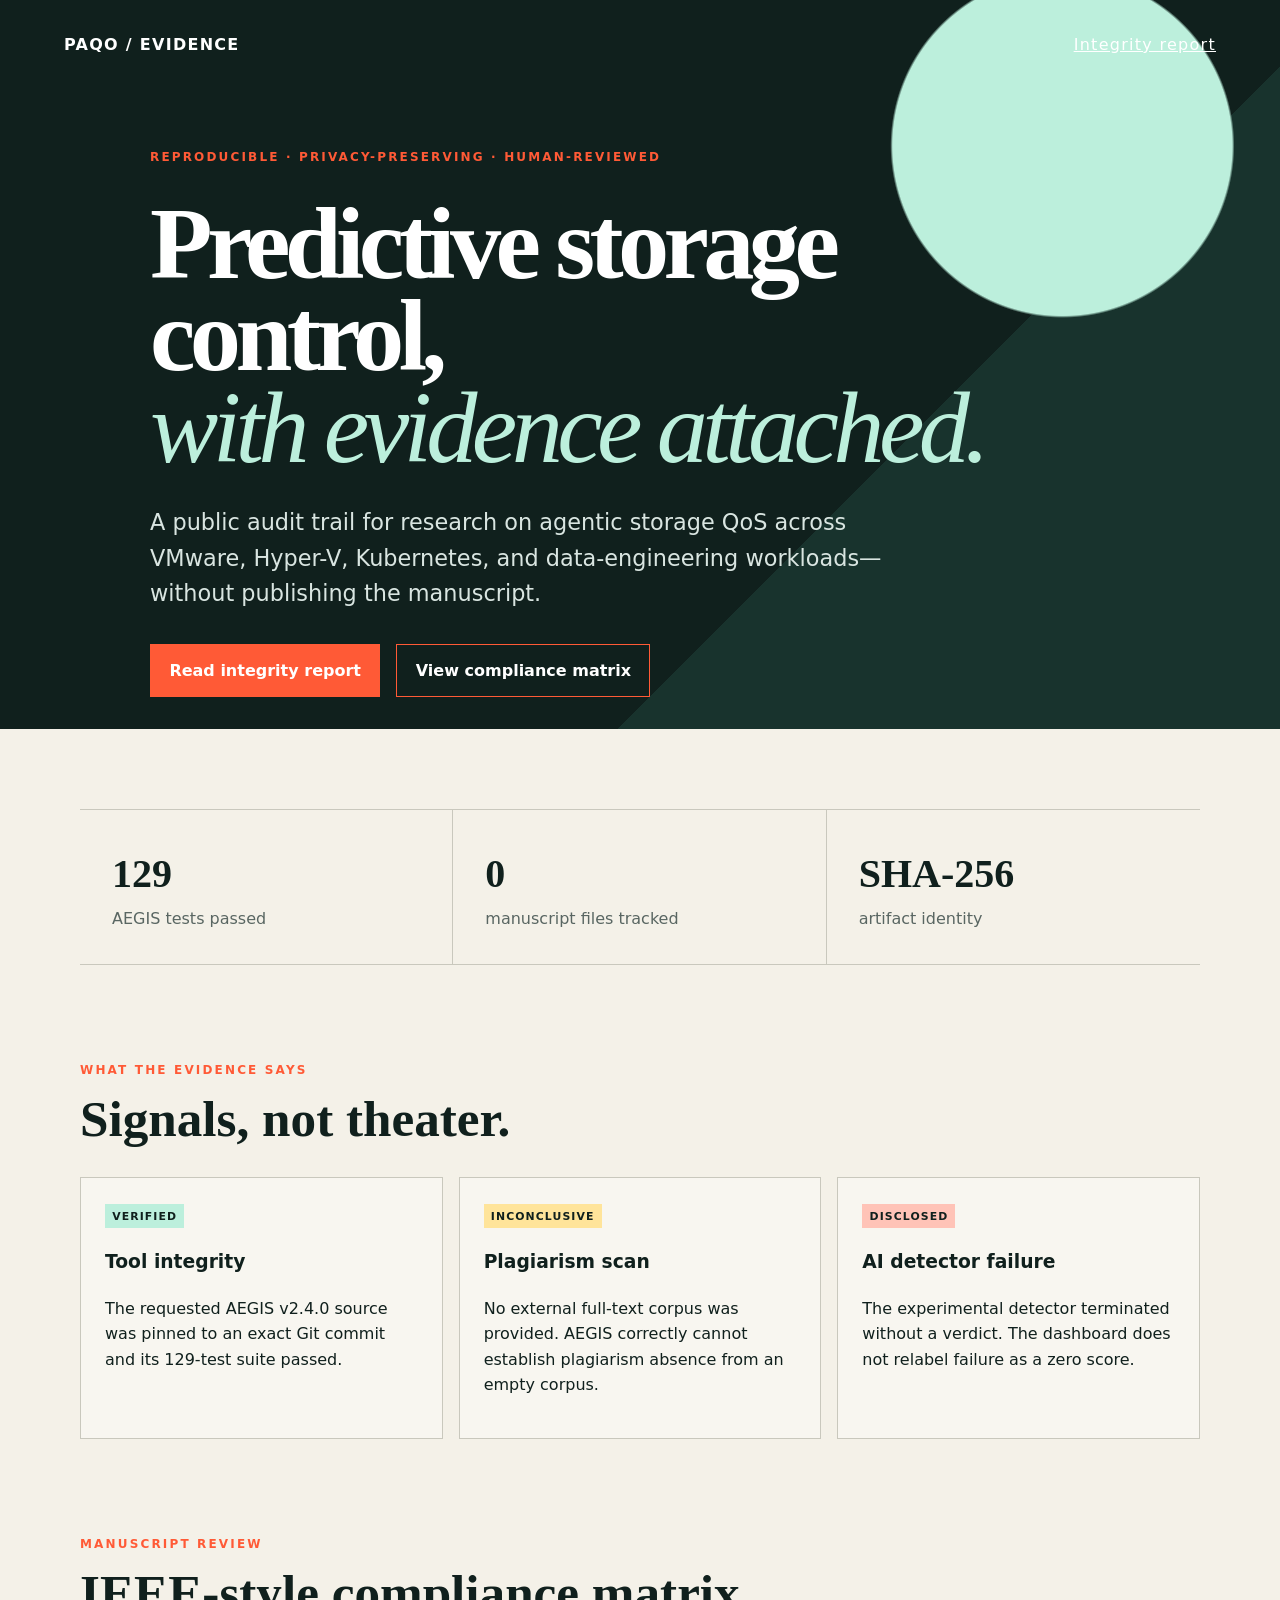
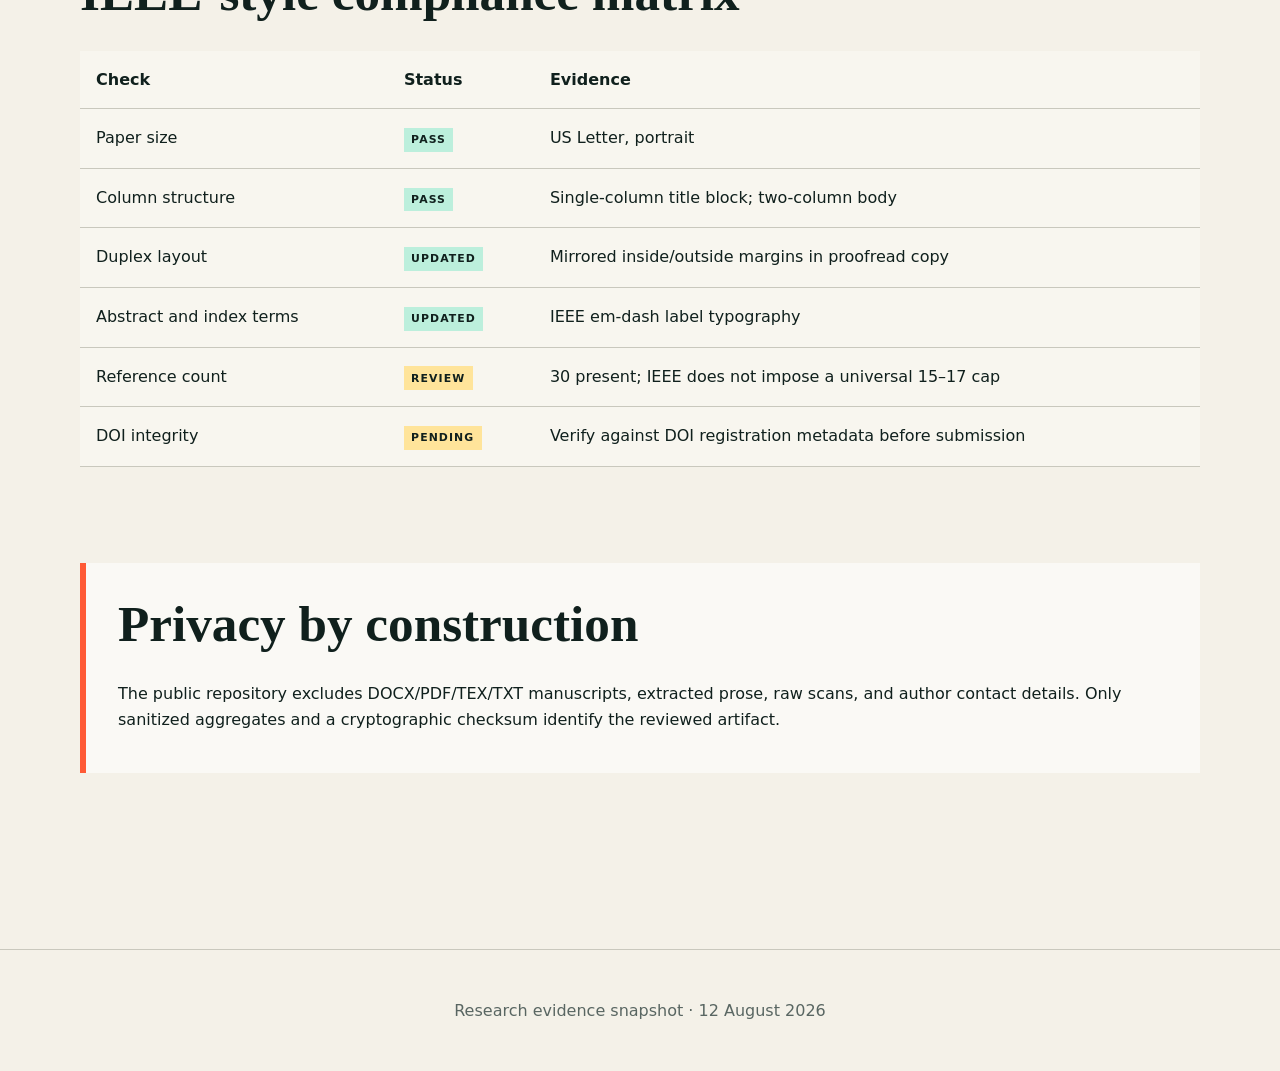
==== docs/index.html @ 7710f54d "Publish research integrity evidence" ====
<!doctype html>
<html lang="en"><head><meta charset="utf-8"><meta name="viewport" content="width=device-width,initial-scale=1">
<meta name="description" content="Sanitized research-integrity evidence for predictive storage QoS research.">
<title>Agentic Storage QoS | Evidence</title><link rel="stylesheet" href="assets/style.css"></head>
<body><header class="hero"><nav><strong>PAQO / EVIDENCE</strong><a href="../reports/aegis-integrity-report.html">Integrity report</a></nav>
<div class="hero-copy"><p class="eyebrow">REPRODUCIBLE · PRIVACY-PRESERVING · HUMAN-REVIEWED</p>
<h1>Predictive storage control,<br><em>with evidence attached.</em></h1>
<p class="lede">A public audit trail for research on agentic storage QoS across VMware, Hyper-V, Kubernetes, and data-engineering workloads—without publishing the manuscript.</p>
<div class="actions"><a class="button" href="../reports/aegis-integrity-report.html">Read integrity report</a><a class="ghost" href="#compliance">View compliance matrix</a></div></div></header>
<main class="shell"><section class="stats"><div><b>129</b><span>AEGIS tests passed</span></div><div><b>0</b><span>manuscript files tracked</span></div><div><b>SHA-256</b><span>artifact identity</span></div></section>
<section><p class="eyebrow">WHAT THE EVIDENCE SAYS</p><h2>Signals, not theater.</h2><div class="grid">
<article><span class="tag good">VERIFIED</span><h3>Tool integrity</h3><p>The requested AEGIS v2.4.0 source was pinned to an exact Git commit and its 129-test suite passed.</p></article>
<article><span class="tag warn">INCONCLUSIVE</span><h3>Plagiarism scan</h3><p>No external full-text corpus was provided. AEGIS correctly cannot establish plagiarism absence from an empty corpus.</p></article>
<article><span class="tag bad">DISCLOSED</span><h3>AI detector failure</h3><p>The experimental detector terminated without a verdict. The dashboard does not relabel failure as a zero score.</p></article></div></section>
<section id="compliance"><p class="eyebrow">MANUSCRIPT REVIEW</p><h2>IEEE-style compliance matrix</h2><table>
<tr><th>Check</th><th>Status</th><th>Evidence</th></tr>
<tr><td>Paper size</td><td><span class="tag good">PASS</span></td><td>US Letter, portrait</td></tr>
<tr><td>Column structure</td><td><span class="tag good">PASS</span></td><td>Single-column title block; two-column body</td></tr>
<tr><td>Duplex layout</td><td><span class="tag good">UPDATED</span></td><td>Mirrored inside/outside margins in proofread copy</td></tr>
<tr><td>Abstract and index terms</td><td><span class="tag good">UPDATED</span></td><td>IEEE em-dash label typography</td></tr>
<tr><td>Reference count</td><td><span class="tag warn">REVIEW</span></td><td>30 present; IEEE does not impose a universal 15–17 cap</td></tr>
<tr><td>DOI integrity</td><td><span class="tag warn">PENDING</span></td><td>Verify against DOI registration metadata before submission</td></tr>
</table></section>
<section class="notice"><h2>Privacy by construction</h2><p>The public repository excludes DOCX/PDF/TEX/TXT manuscripts, extracted prose, raw scans, and author contact details. Only sanitized aggregates and a cryptographic checksum identify the reviewed artifact.</p></section>
</main><footer>Research evidence snapshot · 12 August 2026</footer></body></html>
---- docs/assets/style.css ----
:root{--ink:#10201d;--paper:#f4f1e8;--accent:#ff5a36;--mint:#bcefdc;--line:#c9c8bd;--muted:#596662}*{box-sizing:border-box}html{scroll-behavior:smooth}body{margin:0;background:var(--paper);color:var(--ink);font-family:Inter,ui-sans-serif,system-ui,-apple-system,sans-serif;line-height:1.6}.hero{min-height:78vh;padding:2rem max(5vw,1.5rem);background:radial-gradient(circle at 83% 20%,#bcefdc 0 14%,transparent 14.2%),linear-gradient(135deg,#10201d 0 67%,#18332d 67%);color:#fff}nav{display:flex;justify-content:space-between;align-items:center;letter-spacing:.08em}nav a{color:#fff}.hero-copy{max-width:980px;margin:10vh auto 0}.eyebrow{font-size:.75rem;font-weight:800;letter-spacing:.18em;color:var(--accent)}h1{font-family:Georgia,serif;font-size:clamp(3rem,8vw,7.5rem);line-height:.9;letter-spacing:-.055em;margin:.3em 0}h1 em{color:var(--mint);font-weight:400}h2{font-family:Georgia,serif;font-size:clamp(2rem,4vw,4rem);line-height:1.05;margin:.2em 0 .6em}.lede{font-size:clamp(1.05rem,2vw,1.4rem);max-width:760px;color:#d9e5e1}.actions{display:flex;gap:1rem;margin-top:2rem;flex-wrap:wrap}.button,.ghost{padding:.8rem 1.15rem;border:1px solid var(--accent);text-decoration:none;font-weight:750}.button{background:var(--accent);color:#fff}.ghost{color:#fff}.shell{width:min(1120px,92vw);margin:auto;padding:5rem 0}.stats{display:grid;grid-template-columns:repeat(3,1fr);border-block:1px solid var(--line);margin-bottom:6rem}.stats div{padding:2rem;border-right:1px solid var(--line)}.stats div:last-child{border:0}.stats b{display:block;font-family:Georgia,serif;font-size:2.5rem}.stats span{color:var(--muted)}section{margin-bottom:6rem}.grid{display:grid;grid-template-columns:repeat(3,1fr);gap:1rem}article{border:1px solid var(--line);padding:1.5rem;background:rgba(255,255,255,.34)}.tag{display:inline-block;font-size:.68rem;font-weight:900;letter-spacing:.1em;padding:.2rem .45rem}.good{background:var(--mint)}.warn{background:#ffe49a}.bad{background:#ffc3b7}.metric{font-family:Georgia,serif;font-size:2.2rem;margin:.5rem 0}table{width:100%;border-collapse:collapse;background:rgba(255,255,255,.3)}th,td{text-align:left;padding:1rem;border-bottom:1px solid var(--line);vertical-align:top}code{overflow-wrap:anywhere}.notice{border-left:6px solid var(--accent);padding:1.5rem 2rem;background:#fff9}footer{text-align:center;padding:3rem;border-top:1px solid var(--line);color:var(--muted)}a{color:var(--ink)}@media(max-width:720px){.grid,.stats{grid-template-columns:1fr}.stats div{border-right:0;border-bottom:1px solid var(--line)}.hero{min-height:auto;padding-bottom:5rem}.shell{padding-top:3rem}th,td{padding:.65rem;font-size:.85rem}}
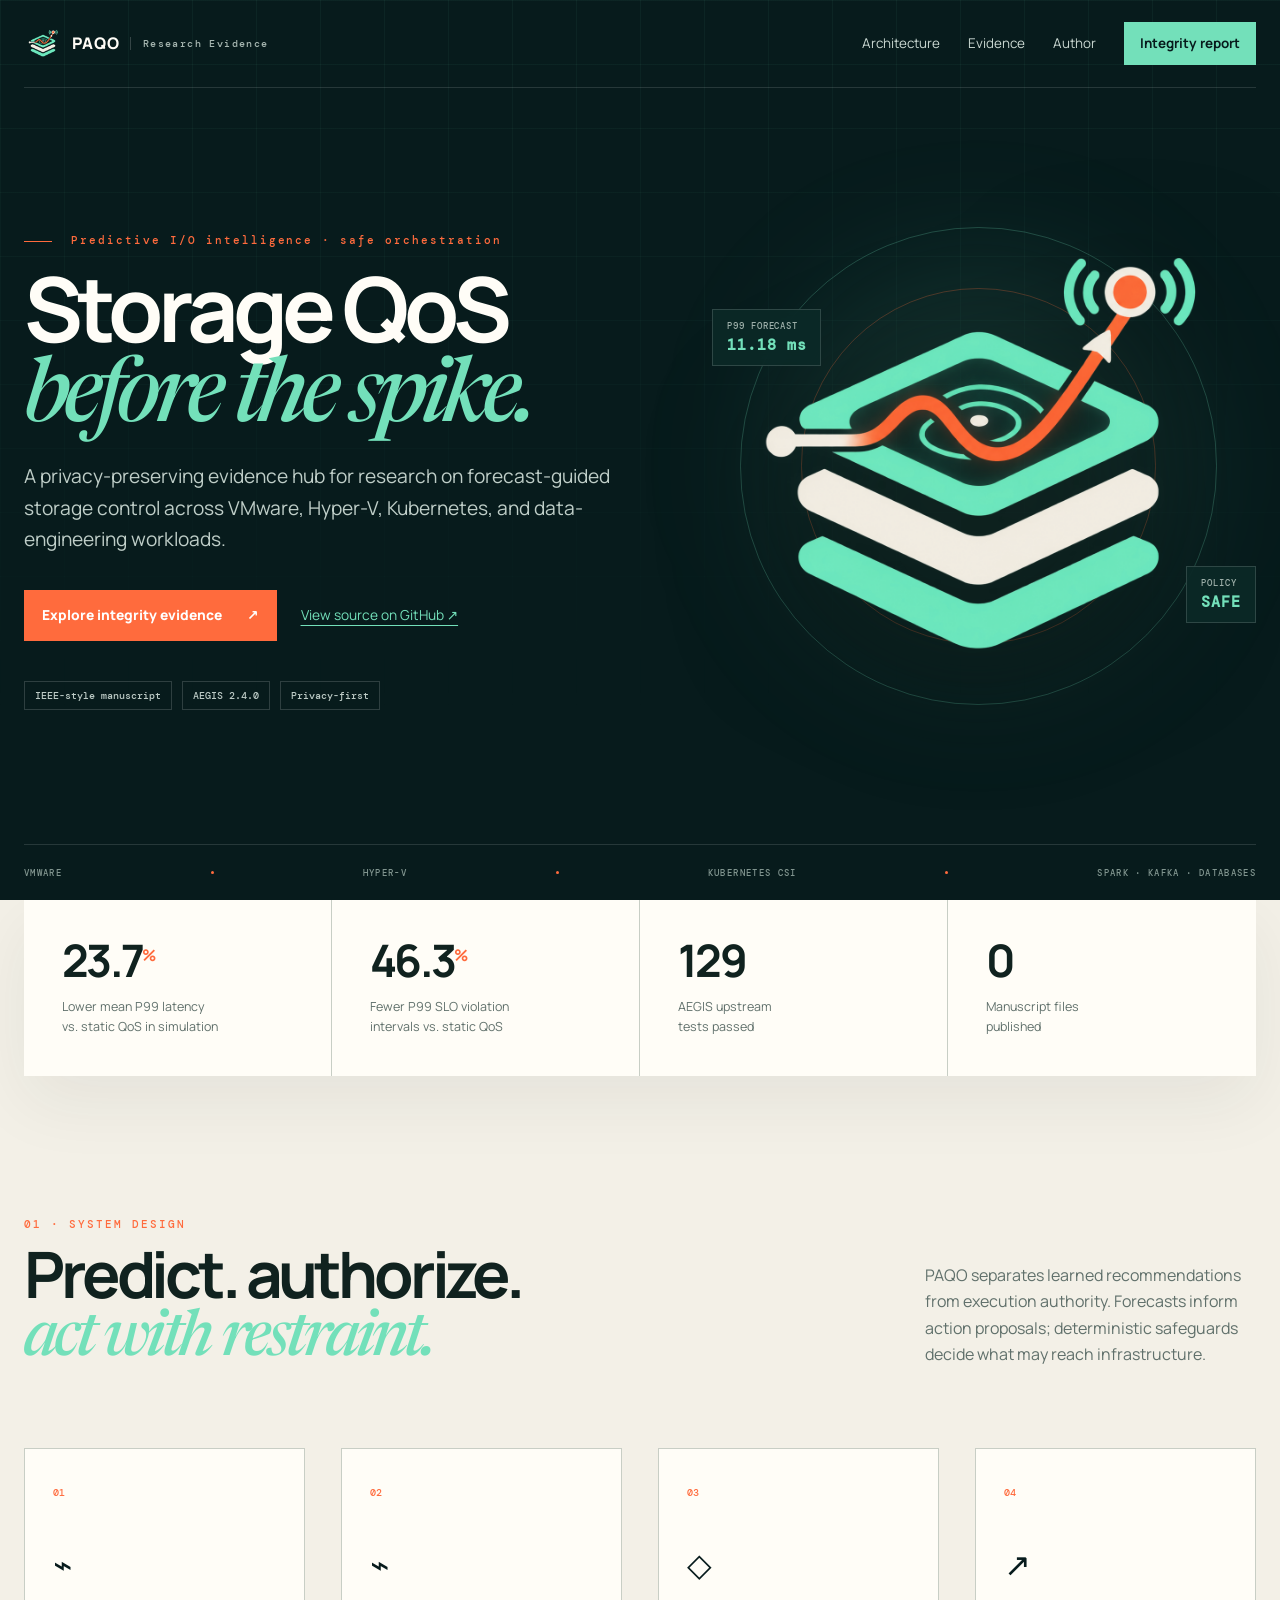
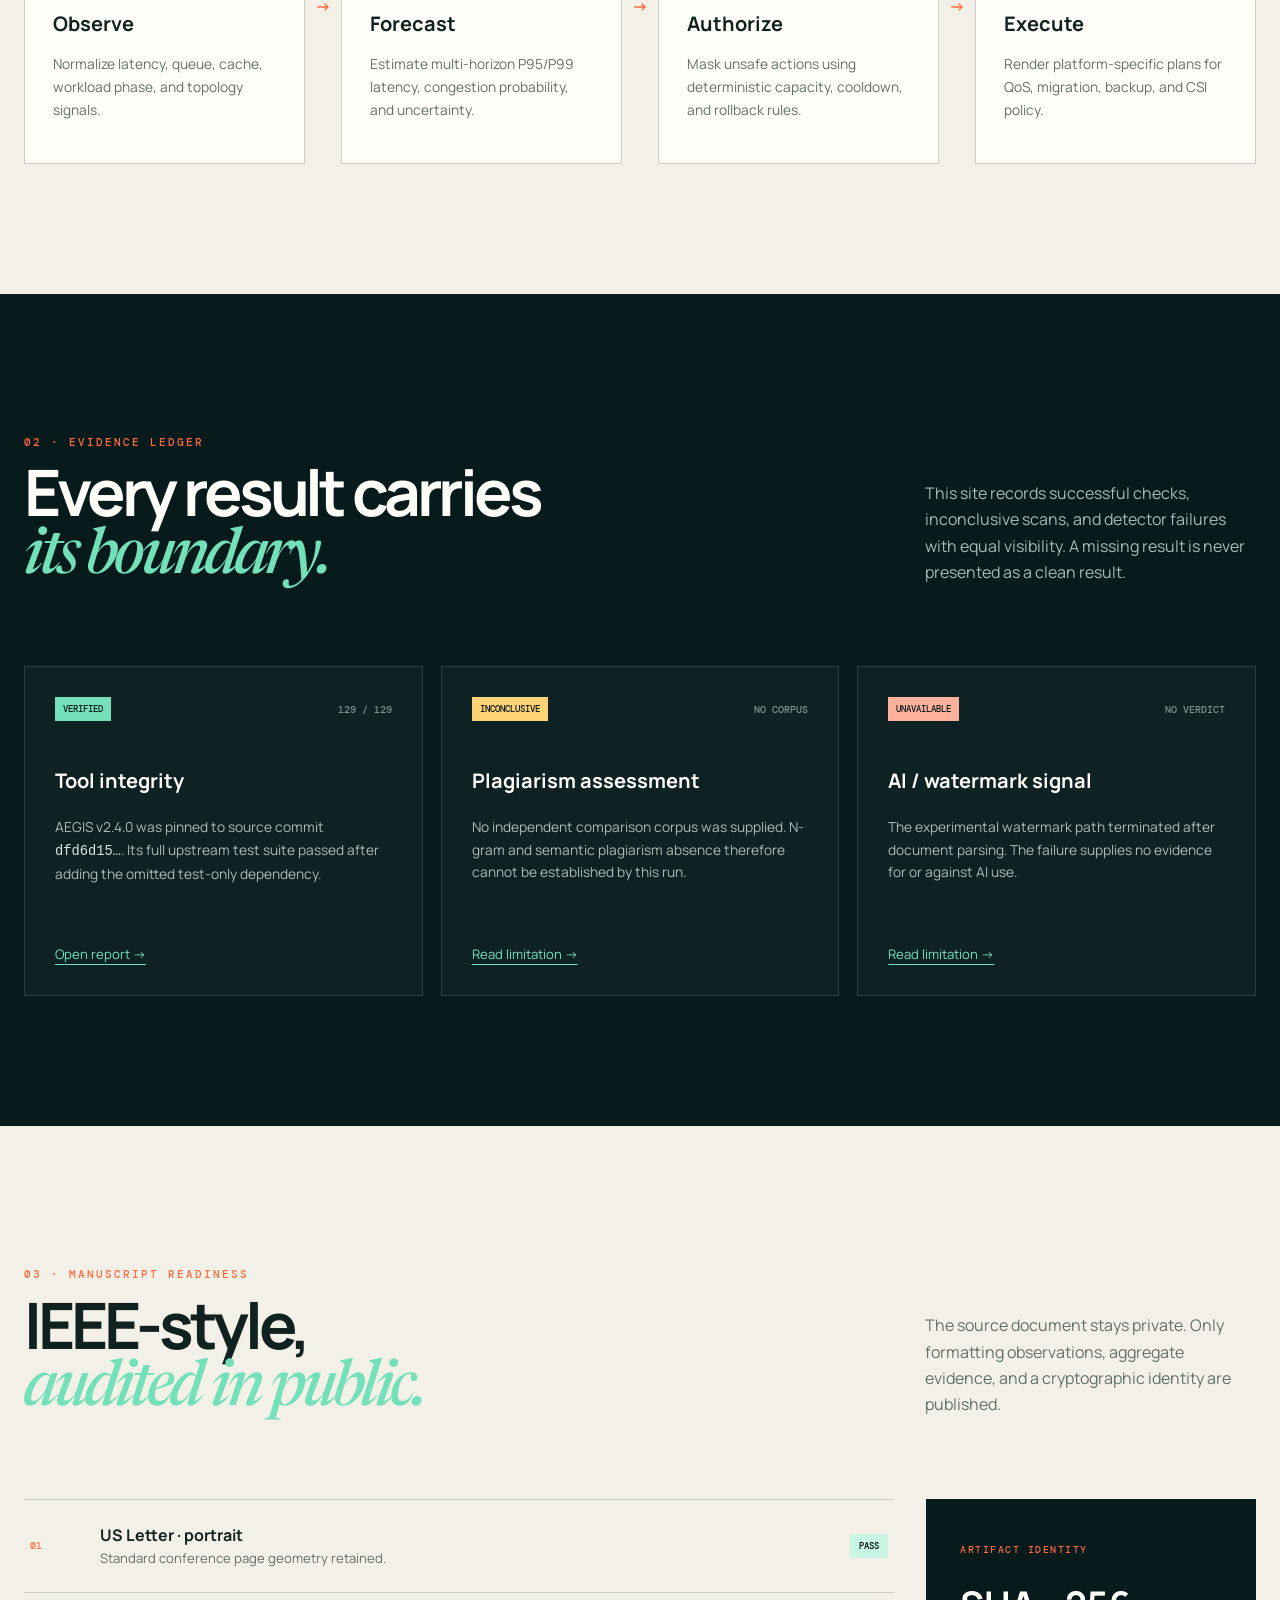
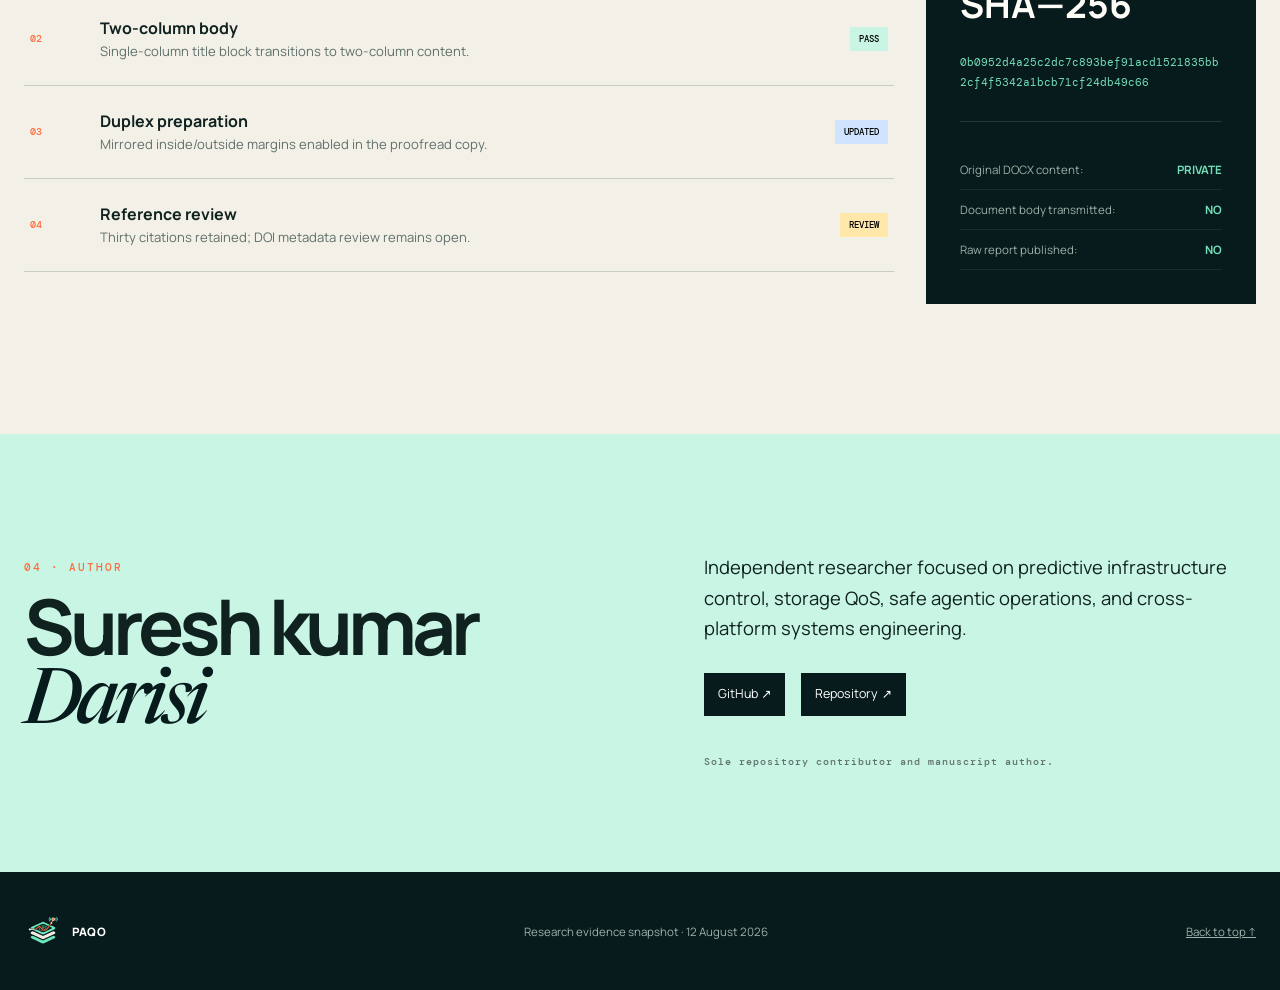
==== commit f6f09403: "Redesign research evidence site" ====
--- a/docs/index.html
+++ b/docs/index.html
@@ -1,26 +1,94 @@
 <!doctype html>
-<html lang="en"><head><meta charset="utf-8"><meta name="viewport" content="width=device-width,initial-scale=1">
-<meta name="description" content="Sanitized research-integrity evidence for predictive storage QoS research.">
-<title>Agentic Storage QoS | Evidence</title><link rel="stylesheet" href="assets/style.css"></head>
-<body><header class="hero"><nav><strong>PAQO / EVIDENCE</strong><a href="../reports/aegis-integrity-report.html">Integrity report</a></nav>
-<div class="hero-copy"><p class="eyebrow">REPRODUCIBLE · PRIVACY-PRESERVING · HUMAN-REVIEWED</p>
-<h1>Predictive storage control,<br><em>with evidence attached.</em></h1>
-<p class="lede">A public audit trail for research on agentic storage QoS across VMware, Hyper-V, Kubernetes, and data-engineering workloads—without publishing the manuscript.</p>
-<div class="actions"><a class="button" href="../reports/aegis-integrity-report.html">Read integrity report</a><a class="ghost" href="#compliance">View compliance matrix</a></div></div></header>
-<main class="shell"><section class="stats"><div><b>129</b><span>AEGIS tests passed</span></div><div><b>0</b><span>manuscript files tracked</span></div><div><b>SHA-256</b><span>artifact identity</span></div></section>
-<section><p class="eyebrow">WHAT THE EVIDENCE SAYS</p><h2>Signals, not theater.</h2><div class="grid">
-<article><span class="tag good">VERIFIED</span><h3>Tool integrity</h3><p>The requested AEGIS v2.4.0 source was pinned to an exact Git commit and its 129-test suite passed.</p></article>
-<article><span class="tag warn">INCONCLUSIVE</span><h3>Plagiarism scan</h3><p>No external full-text corpus was provided. AEGIS correctly cannot establish plagiarism absence from an empty corpus.</p></article>
-<article><span class="tag bad">DISCLOSED</span><h3>AI detector failure</h3><p>The experimental detector terminated without a verdict. The dashboard does not relabel failure as a zero score.</p></article></div></section>
-<section id="compliance"><p class="eyebrow">MANUSCRIPT REVIEW</p><h2>IEEE-style compliance matrix</h2><table>
-<tr><th>Check</th><th>Status</th><th>Evidence</th></tr>
-<tr><td>Paper size</td><td><span class="tag good">PASS</span></td><td>US Letter, portrait</td></tr>
-<tr><td>Column structure</td><td><span class="tag good">PASS</span></td><td>Single-column title block; two-column body</td></tr>
-<tr><td>Duplex layout</td><td><span class="tag good">UPDATED</span></td><td>Mirrored inside/outside margins in proofread copy</td></tr>
-<tr><td>Abstract and index terms</td><td><span class="tag good">UPDATED</span></td><td>IEEE em-dash label typography</td></tr>
-<tr><td>Reference count</td><td><span class="tag warn">REVIEW</span></td><td>30 present; IEEE does not impose a universal 15–17 cap</td></tr>
-<tr><td>DOI integrity</td><td><span class="tag warn">PENDING</span></td><td>Verify against DOI registration metadata before submission</td></tr>
-</table></section>
-<section class="notice"><h2>Privacy by construction</h2><p>The public repository excludes DOCX/PDF/TEX/TXT manuscripts, extracted prose, raw scans, and author contact details. Only sanitized aggregates and a cryptographic checksum identify the reviewed artifact.</p></section>
-</main><footer>Research evidence snapshot · 12 August 2026</footer></body></html>
+<html lang="en">
+<head>
+  <meta charset="utf-8">
+  <meta name="viewport" content="width=device-width,initial-scale=1">
+  <meta name="theme-color" content="#071b1c">
+  <meta name="description" content="Privacy-preserving research evidence for predictive agentic storage QoS across VMware, Hyper-V, and Kubernetes.">
+  <meta property="og:title" content="PAQO — Predictive Agentic Storage QoS">
+  <meta property="og:description" content="Reproducible, privacy-preserving evidence for predictive storage control research.">
+  <meta property="og:image" content="https://darisisuresh.github.io/agentic-storage-qos-evidence/assets/brand/paqo-mark-512.png">
+  <meta property="og:type" content="website">
+  <meta property="og:url" content="https://darisisuresh.github.io/agentic-storage-qos-evidence/">
+  <link rel="icon" type="image/png" sizes="64x64" href="assets/brand/favicon-64.png">
+  <link rel="apple-touch-icon" href="assets/brand/apple-touch-icon.png">
+  <title>PAQO | Predictive Agentic Storage QoS</title>
+  <link rel="stylesheet" href="assets/style.css">
+</head>
+<body>
+  <header class="hero" id="top">
+    <nav class="nav shell-wide" aria-label="Primary navigation">
+      <a class="brand" href="#top"><img src="assets/brand/favicon-64.png" alt=""><span>PAQO</span><small>Research Evidence</small></a>
+      <div class="nav-links"><a href="#architecture">Architecture</a><a href="#evidence">Evidence</a><a href="#author">Author</a><a class="nav-cta" href="aegis-integrity-report.html">Integrity report</a></div>
+    </nav>
+    <div class="hero-grid shell-wide">
+      <div class="hero-copy">
+        <p class="kicker"><span></span> Predictive I/O intelligence · safe orchestration</p>
+        <h1>Storage QoS<br><em>before the spike.</em></h1>
+        <p class="lede">A privacy-preserving evidence hub for research on forecast-guided storage control across VMware, Hyper-V, Kubernetes, and data-engineering workloads.</p>
+        <div class="actions"><a class="button" href="aegis-integrity-report.html">Explore integrity evidence <span>↗</span></a><a class="text-link" href="https://github.com/darisisuresh/agentic-storage-qos-evidence">View source on GitHub ↗</a></div>
+        <div class="badges"><span>IEEE-style manuscript</span><span>AEGIS 2.4.0</span><span>Privacy-first</span></div>
+      </div>
+      <div class="hero-art" aria-label="PAQO predictive storage layers emblem">
+        <div class="orbit orbit-a"></div><div class="orbit orbit-b"></div>
+        <img src="assets/brand/paqo-mark.png" alt="Stacked storage layers crossed by a predictive telemetry pulse">
+        <span class="signal signal-one">P99 FORECAST <b>11.18 ms</b></span>
+        <span class="signal signal-two">POLICY <b>SAFE</b></span>
+      </div>
+    </div>
+    <div class="hero-strip shell-wide"><span>VMWARE</span><i></i><span>HYPER-V</span><i></i><span>KUBERNETES CSI</span><i></i><span>SPARK · KAFKA · DATABASES</span></div>
+  </header>
 
+  <main>
+    <section class="metrics shell-wide" aria-label="Evidence summary">
+      <div><strong>23.7<sup>%</sup></strong><span>Lower mean P99 latency<br>vs. static QoS in simulation</span></div>
+      <div><strong>46.3<sup>%</sup></strong><span>Fewer P99 SLO violation<br>intervals vs. static QoS</span></div>
+      <div><strong>129</strong><span>AEGIS upstream<br>tests passed</span></div>
+      <div><strong>0</strong><span>Manuscript files<br>published</span></div>
+    </section>
+
+    <section class="section shell-wide" id="architecture">
+      <div class="section-heading"><div><p class="eyebrow">01 · SYSTEM DESIGN</p><h2>Predict. authorize.<br><em>act with restraint.</em></h2></div><p>PAQO separates learned recommendations from execution authority. Forecasts inform action proposals; deterministic safeguards decide what may reach infrastructure.</p></div>
+      <div class="flow" role="img" aria-label="Telemetry flows through predictive intelligence, policy coordination, and safety supervision to platform adapters">
+        <article><span>01</span><div class="flow-icon">⌁</div><h3>Observe</h3><p>Normalize latency, queue, cache, workload phase, and topology signals.</p></article>
+        <b class="arrow">→</b>
+        <article><span>02</span><div class="flow-icon">⌁</div><h3>Forecast</h3><p>Estimate multi-horizon P95/P99 latency, congestion probability, and uncertainty.</p></article>
+        <b class="arrow">→</b>
+        <article><span>03</span><div class="flow-icon">◇</div><h3>Authorize</h3><p>Mask unsafe actions using deterministic capacity, cooldown, and rollback rules.</p></article>
+        <b class="arrow">→</b>
+        <article><span>04</span><div class="flow-icon">↗</div><h3>Execute</h3><p>Render platform-specific plans for QoS, migration, backup, and CSI policy.</p></article>
+      </div>
+    </section>
+
+    <section class="dark-section" id="evidence">
+      <div class="shell-wide">
+        <div class="section-heading inverse"><div><p class="eyebrow">02 · EVIDENCE LEDGER</p><h2>Every result carries<br><em>its boundary.</em></h2></div><p>This site records successful checks, inconclusive scans, and detector failures with equal visibility. A missing result is never presented as a clean result.</p></div>
+        <div class="evidence-grid">
+          <article class="feature-card"><div class="card-top"><span class="status verified">VERIFIED</span><b>129 / 129</b></div><h3>Tool integrity</h3><p>AEGIS v2.4.0 was pinned to source commit <code>dfd6d15…</code>. Its full upstream test suite passed after adding the omitted test-only dependency.</p><a href="aegis-integrity-report.html">Open report →</a></article>
+          <article class="feature-card"><div class="card-top"><span class="status inconclusive">INCONCLUSIVE</span><b>NO CORPUS</b></div><h3>Plagiarism assessment</h3><p>No independent comparison corpus was supplied. N-gram and semantic plagiarism absence therefore cannot be established by this run.</p><a href="aegis-integrity-report.html#limitations">Read limitation →</a></article>
+          <article class="feature-card"><div class="card-top"><span class="status unavailable">UNAVAILABLE</span><b>NO VERDICT</b></div><h3>AI / watermark signal</h3><p>The experimental watermark path terminated after document parsing. The failure supplies no evidence for or against AI use.</p><a href="aegis-integrity-report.html#limitations">Read limitation →</a></article>
+        </div>
+      </div>
+    </section>
+
+    <section class="section shell-wide" id="compliance">
+      <div class="section-heading"><div><p class="eyebrow">03 · MANUSCRIPT READINESS</p><h2>IEEE-style,<br><em>audited in public.</em></h2></div><p>The source document stays private. Only formatting observations, aggregate evidence, and a cryptographic identity are published.</p></div>
+      <div class="compliance-layout">
+        <div class="compliance-list">
+          <div><span>01</span><p><b>US Letter · portrait</b>Standard conference page geometry retained.</p><mark class="pass">PASS</mark></div>
+          <div><span>02</span><p><b>Two-column body</b>Single-column title block transitions to two-column content.</p><mark class="pass">PASS</mark></div>
+          <div><span>03</span><p><b>Duplex preparation</b>Mirrored inside/outside margins enabled in the proofread copy.</p><mark class="updated">UPDATED</mark></div>
+          <div><span>04</span><p><b>Reference review</b>Thirty citations retained; DOI metadata review remains open.</p><mark class="review">REVIEW</mark></div>
+        </div>
+        <aside class="hash-card"><p>ARTIFACT IDENTITY</p><h3>SHA—256</h3><code>0b0952d4a25c2dc7c893bef91acd1521835bb2cf4f5342a1bcb71cf24db49c66</code><hr><span>Original DOCX content: <b>PRIVATE</b></span><span>Document body transmitted: <b>NO</b></span><span>Raw report published: <b>NO</b></span></aside>
+      </div>
+    </section>
+
+    <section class="author-section" id="author">
+      <div class="shell-wide author-grid"><div><p class="eyebrow">04 · AUTHOR</p><h2>Suresh kumar<br><em>Darisi</em></h2></div><div><p>Independent researcher focused on predictive infrastructure control, storage QoS, safe agentic operations, and cross-platform systems engineering.</p><div class="author-links"><a href="https://github.com/darisisuresh">GitHub ↗</a><a href="https://github.com/darisisuresh/agentic-storage-qos-evidence">Repository ↗</a></div><small>Sole repository contributor and manuscript author.</small></div></div>
+    </section>
+  </main>
+
+  <footer><div class="shell-wide"><a class="brand" href="#top"><img src="assets/brand/favicon-64.png" alt=""><span>PAQO</span></a><p>Research evidence snapshot · 12 August 2026</p><a href="#top">Back to top ↑</a></div></footer>
+</body>
+</html>
--- a/docs/assets/style.css
+++ b/docs/assets/style.css
@@ -1,2 +1,2 @@
-:root{--ink:#10201d;--paper:#f4f1e8;--accent:#ff5a36;--mint:#bcefdc;--line:#c9c8bd;--muted:#596662}*{box-sizing:border-box}html{scroll-behavior:smooth}body{margin:0;background:var(--paper);color:var(--ink);font-family:Inter,ui-sans-serif,system-ui,-apple-system,sans-serif;line-height:1.6}.hero{min-height:78vh;padding:2rem max(5vw,1.5rem);background:radial-gradient(circle at 83% 20%,#bcefdc 0 14%,transparent 14.2%),linear-gradient(135deg,#10201d 0 67%,#18332d 67%);color:#fff}nav{display:flex;justify-content:space-between;align-items:center;letter-spacing:.08em}nav a{color:#fff}.hero-copy{max-width:980px;margin:10vh auto 0}.eyebrow{font-size:.75rem;font-weight:800;letter-spacing:.18em;color:var(--accent)}h1{font-family:Georgia,serif;font-size:clamp(3rem,8vw,7.5rem);line-height:.9;letter-spacing:-.055em;margin:.3em 0}h1 em{color:var(--mint);font-weight:400}h2{font-family:Georgia,serif;font-size:clamp(2rem,4vw,4rem);line-height:1.05;margin:.2em 0 .6em}.lede{font-size:clamp(1.05rem,2vw,1.4rem);max-width:760px;color:#d9e5e1}.actions{display:flex;gap:1rem;margin-top:2rem;flex-wrap:wrap}.button,.ghost{padding:.8rem 1.15rem;border:1px solid var(--accent);text-decoration:none;font-weight:750}.button{background:var(--accent);color:#fff}.ghost{color:#fff}.shell{width:min(1120px,92vw);margin:auto;padding:5rem 0}.stats{display:grid;grid-template-columns:repeat(3,1fr);border-block:1px solid var(--line);margin-bottom:6rem}.stats div{padding:2rem;border-right:1px solid var(--line)}.stats div:last-child{border:0}.stats b{display:block;font-family:Georgia,serif;font-size:2.5rem}.stats span{color:var(--muted)}section{margin-bottom:6rem}.grid{display:grid;grid-template-columns:repeat(3,1fr);gap:1rem}article{border:1px solid var(--line);padding:1.5rem;background:rgba(255,255,255,.34)}.tag{display:inline-block;font-size:.68rem;font-weight:900;letter-spacing:.1em;padding:.2rem .45rem}.good{background:var(--mint)}.warn{background:#ffe49a}.bad{background:#ffc3b7}.metric{font-family:Georgia,serif;font-size:2.2rem;margin:.5rem 0}table{width:100%;border-collapse:collapse;background:rgba(255,255,255,.3)}th,td{text-align:left;padding:1rem;border-bottom:1px solid var(--line);vertical-align:top}code{overflow-wrap:anywhere}.notice{border-left:6px solid var(--accent);padding:1.5rem 2rem;background:#fff9}footer{text-align:center;padding:3rem;border-top:1px solid var(--line);color:var(--muted)}a{color:var(--ink)}@media(max-width:720px){.grid,.stats{grid-template-columns:1fr}.stats div{border-right:0;border-bottom:1px solid var(--line)}.hero{min-height:auto;padding-bottom:5rem}.shell{padding-top:3rem}th,td{padding:.65rem;font-size:.85rem}}
-
+@import url('https://fonts.googleapis.com/css2?family=DM+Mono:wght@400;500&family=Manrope:wght@400;500;600;700;800&family=Newsreader:ital,opsz,wght@1,6..72,500&display=swap');
+:root{--night:#071b1c;--night-2:#0b2927;--paper:#f3f0e7;--white:#fffdf7;--ink:#10221f;--muted:#60706b;--line:#c8cec5;--mint:#73e0ba;--mint-soft:#c9f5e5;--orange:#ff6b3d;--amber:#ffd275;--red:#ffb19b}*{box-sizing:border-box}html{scroll-behavior:smooth}body{margin:0;background:var(--paper);color:var(--ink);font-family:Manrope,system-ui,sans-serif;line-height:1.65}a{color:inherit}.shell-wide{width:min(1240px,calc(100% - 48px));margin-inline:auto}.hero{color:var(--white);background:var(--night);min-height:100vh;overflow:hidden;position:relative}.hero:before{content:"";position:absolute;inset:0;background:linear-gradient(rgba(115,224,186,.055) 1px,transparent 1px),linear-gradient(90deg,rgba(115,224,186,.055) 1px,transparent 1px);background-size:64px 64px;mask-image:linear-gradient(to bottom,#000,transparent 80%)}.nav{height:88px;display:flex;align-items:center;justify-content:space-between;position:relative;z-index:5;border-bottom:1px solid #ffffff20}.brand{display:flex;align-items:center;gap:10px;text-decoration:none;font-weight:800;letter-spacing:.06em}.brand img{width:38px;height:38px;border-radius:10px}.brand small{font:500 10px DM Mono,monospace;color:#a8b8b2;letter-spacing:.14em;border-left:1px solid #ffffff30;padding-left:12px}.nav-links{display:flex;align-items:center;gap:28px}.nav-links a{text-decoration:none;font-size:.84rem;color:#c9d7d1}.nav-links a:hover{color:var(--mint)}.nav-links .nav-cta{color:var(--night);background:var(--mint);padding:10px 16px;font-weight:700}.hero-grid{min-height:calc(100vh - 144px);display:grid;grid-template-columns:1.05fr .95fr;align-items:center;gap:5vw;position:relative;z-index:2;padding-block:72px}.kicker,.eyebrow{font:500 11px DM Mono,monospace;letter-spacing:.18em;color:var(--orange)}.kicker span{display:inline-block;width:28px;height:1px;background:var(--orange);vertical-align:middle;margin-right:10px}.hero h1,.section h2,.dark-section h2,.author-section h2{font-size:clamp(3.8rem,7vw,7.4rem);line-height:.88;letter-spacing:-.065em;margin:.24em 0;font-weight:700}.hero h1 em,.section h2 em,.dark-section h2 em,.author-section h2 em{font-family:Newsreader,Georgia,serif;font-weight:500;color:var(--mint)}.lede{max-width:680px;color:#bfcec8;font-size:clamp(1rem,1.5vw,1.28rem)}.actions{display:flex;align-items:center;gap:24px;flex-wrap:wrap;margin-top:34px}.button{background:var(--orange);color:white;text-decoration:none;padding:14px 18px;font-weight:800;font-size:.86rem}.button span{margin-left:22px}.text-link{color:var(--mint);font-size:.86rem;text-underline-offset:5px}.badges{display:flex;gap:10px;flex-wrap:wrap;margin-top:40px}.badges span{font:500 10px DM Mono,monospace;padding:7px 10px;border:1px solid #ffffff28;color:#bdcbc6}.hero-art{position:relative;display:grid;place-items:center;min-height:560px}.hero-art:before{content:"";position:absolute;width:70%;height:70%;border-radius:50%;background:#73e0ba20;filter:blur(70px)}.hero-art img{width:min(100%,620px);position:relative;z-index:2;filter:drop-shadow(0 28px 60px #0008)}.orbit{position:absolute;border:1px solid #73e0ba3c;border-radius:50%;width:86%;aspect-ratio:1}.orbit-b{width:64%;border-color:#ff6b3d45}.signal{position:absolute;z-index:3;background:#0b2927e8;border:1px solid #ffffff25;padding:10px 14px;font:500 9px DM Mono,monospace;letter-spacing:.1em;color:#9eb0aa;backdrop-filter:blur(10px)}.signal b{display:block;color:var(--mint);font-size:15px;margin-top:3px}.signal-one{left:2%;top:22%}.signal-two{right:0;bottom:22%}.hero-strip{position:relative;z-index:3;height:56px;display:flex;align-items:center;justify-content:space-between;border-top:1px solid #ffffff20;color:#829690;font:500 9px DM Mono,monospace;letter-spacing:.15em}.hero-strip i{height:3px;width:3px;background:var(--orange);border-radius:50%}.metrics{display:grid;grid-template-columns:repeat(4,1fr);margin-top:0;background:var(--white);box-shadow:0 25px 70px #1a312811}.metrics div{padding:38px;border-right:1px solid var(--line)}.metrics div:last-child{border:0}.metrics strong{display:block;font-size:2.8rem;letter-spacing:-.06em;line-height:1}.metrics sup{font-size:1rem;color:var(--orange)}.metrics span{display:block;color:var(--muted);font-size:.78rem;margin-top:14px}.section,.dark-section{padding-block:130px}.section-heading{display:grid;grid-template-columns:1.4fr .6fr;gap:10vw;align-items:end;margin-bottom:65px}.section-heading h2{font-size:clamp(3rem,5vw,5.6rem)}.section-heading p:last-child{color:var(--muted);max-width:440px}.flow{display:grid;grid-template-columns:1fr auto 1fr auto 1fr auto 1fr;align-items:stretch}.flow article{background:var(--white);padding:28px;border:1px solid var(--line);min-height:275px}.flow article>span{font:500 10px DM Mono,monospace;color:var(--orange)}.flow-icon{font-size:2rem;color:var(--night);margin:34px 0 16px}.flow h3,.feature-card h3{font-size:1.25rem;margin:.3rem 0}.flow p,.feature-card p{color:var(--muted);font-size:.86rem}.arrow{align-self:center;padding:0 10px;color:var(--orange)}.dark-section{background:var(--night);color:var(--white)}.inverse p:last-child{color:#a9bbb4}.evidence-grid{display:grid;grid-template-columns:repeat(3,1fr);gap:18px}.feature-card{border:1px solid #ffffff20;padding:30px;background:#ffffff08;min-height:330px;display:flex;flex-direction:column}.feature-card:hover{border-color:#73e0ba80;transform:translateY(-3px);transition:.25s}.card-top{display:flex;align-items:center;justify-content:space-between;margin-bottom:38px}.card-top b{font:500 10px DM Mono,monospace;color:#81958d}.status{font:500 9px DM Mono,monospace;padding:6px 8px;color:var(--night)}.verified{background:var(--mint)}.inconclusive{background:var(--amber)}.unavailable{background:var(--red)}.feature-card p{color:#adbbb6}.feature-card a{margin-top:auto;color:var(--mint);font-size:.82rem;text-underline-offset:5px}.feature-card code{color:#d8e5df}.compliance-layout{display:grid;grid-template-columns:1.45fr .55fr;gap:32px}.compliance-list{border-top:1px solid var(--line)}.compliance-list>div{display:grid;grid-template-columns:54px 1fr auto;align-items:center;gap:16px;border-bottom:1px solid var(--line);padding:22px 6px}.compliance-list>div>span{font:500 10px DM Mono,monospace;color:var(--orange)}.compliance-list p{margin:0;color:var(--muted);font-size:.82rem}.compliance-list p b{display:block;color:var(--ink);font-size:1rem}.compliance-list mark{font:500 9px DM Mono,monospace;padding:6px 9px}.pass{background:var(--mint-soft)}.updated{background:#cfe5ff}.review{background:#ffe6a9}.hash-card{background:var(--night);color:var(--white);padding:34px}.hash-card>p{font:500 10px DM Mono,monospace;color:var(--orange);letter-spacing:.15em}.hash-card h3{font-size:2.3rem;margin:.5em 0}.hash-card code{display:block;overflow-wrap:anywhere;color:var(--mint);font:400 11px/1.8 DM Mono,monospace}.hash-card hr{border:0;border-top:1px solid #ffffff20;margin:28px 0}.hash-card span{display:flex;justify-content:space-between;border-bottom:1px solid #ffffff14;padding:10px 0;font-size:.72rem;color:#9db0a8}.hash-card b{color:var(--mint)}.author-section{background:var(--mint-soft);padding-block:100px}.author-grid{display:grid;grid-template-columns:1fr 1fr;gap:10vw;align-items:center}.author-section h2{font-size:clamp(3.2rem,6vw,6rem)}.author-section h2 em{color:var(--night)}.author-grid>div:last-child>p{font-size:1.15rem;max-width:560px}.author-links{display:flex;gap:16px;margin:30px 0}.author-links a{background:var(--night);color:white;padding:11px 14px;text-decoration:none;font-size:.78rem}.author-grid small{font:500 10px DM Mono,monospace;letter-spacing:.1em;color:var(--muted)}footer{background:var(--night);color:#9eafa9;padding-block:38px}footer>div{display:flex;align-items:center;justify-content:space-between}footer p,footer a{font-size:.72rem}footer .brand{color:white}.metric{font-size:2.3rem}table{width:100%;border-collapse:collapse}th,td{text-align:left;padding:14px;border-bottom:1px solid var(--line)}code{overflow-wrap:anywhere}.notice{border-left:4px solid var(--orange);padding:22px;background:#ffffff99}@media(max-width:900px){.nav-links>a:not(.nav-cta){display:none}.hero-grid,.section-heading,.compliance-layout,.author-grid{grid-template-columns:1fr}.hero-art{min-height:420px}.metrics{grid-template-columns:repeat(2,1fr)}.flow{grid-template-columns:1fr}.flow .arrow{transform:rotate(90deg);justify-self:center}.evidence-grid{grid-template-columns:1fr}.section,.dark-section{padding-block:90px}}@media(max-width:600px){.shell-wide{width:min(100% - 28px,1240px)}.brand small{display:none}.hero h1{font-size:3.6rem}.hero-grid{padding-block:45px}.hero-art{min-height:330px}.signal{display:none}.metrics{grid-template-columns:1fr}.metrics div{border-right:0;border-bottom:1px solid var(--line)}.hero-strip span:nth-of-type(even),.hero-strip i{display:none}.section,.dark-section{padding-block:70px}.compliance-list>div{grid-template-columns:35px 1fr}.compliance-list mark{grid-column:2;width:max-content}.author-section{padding-block:70px}footer>div{flex-direction:column;gap:16px}.nav-cta{padding:8px 10px!important;font-size:.72rem!important}}
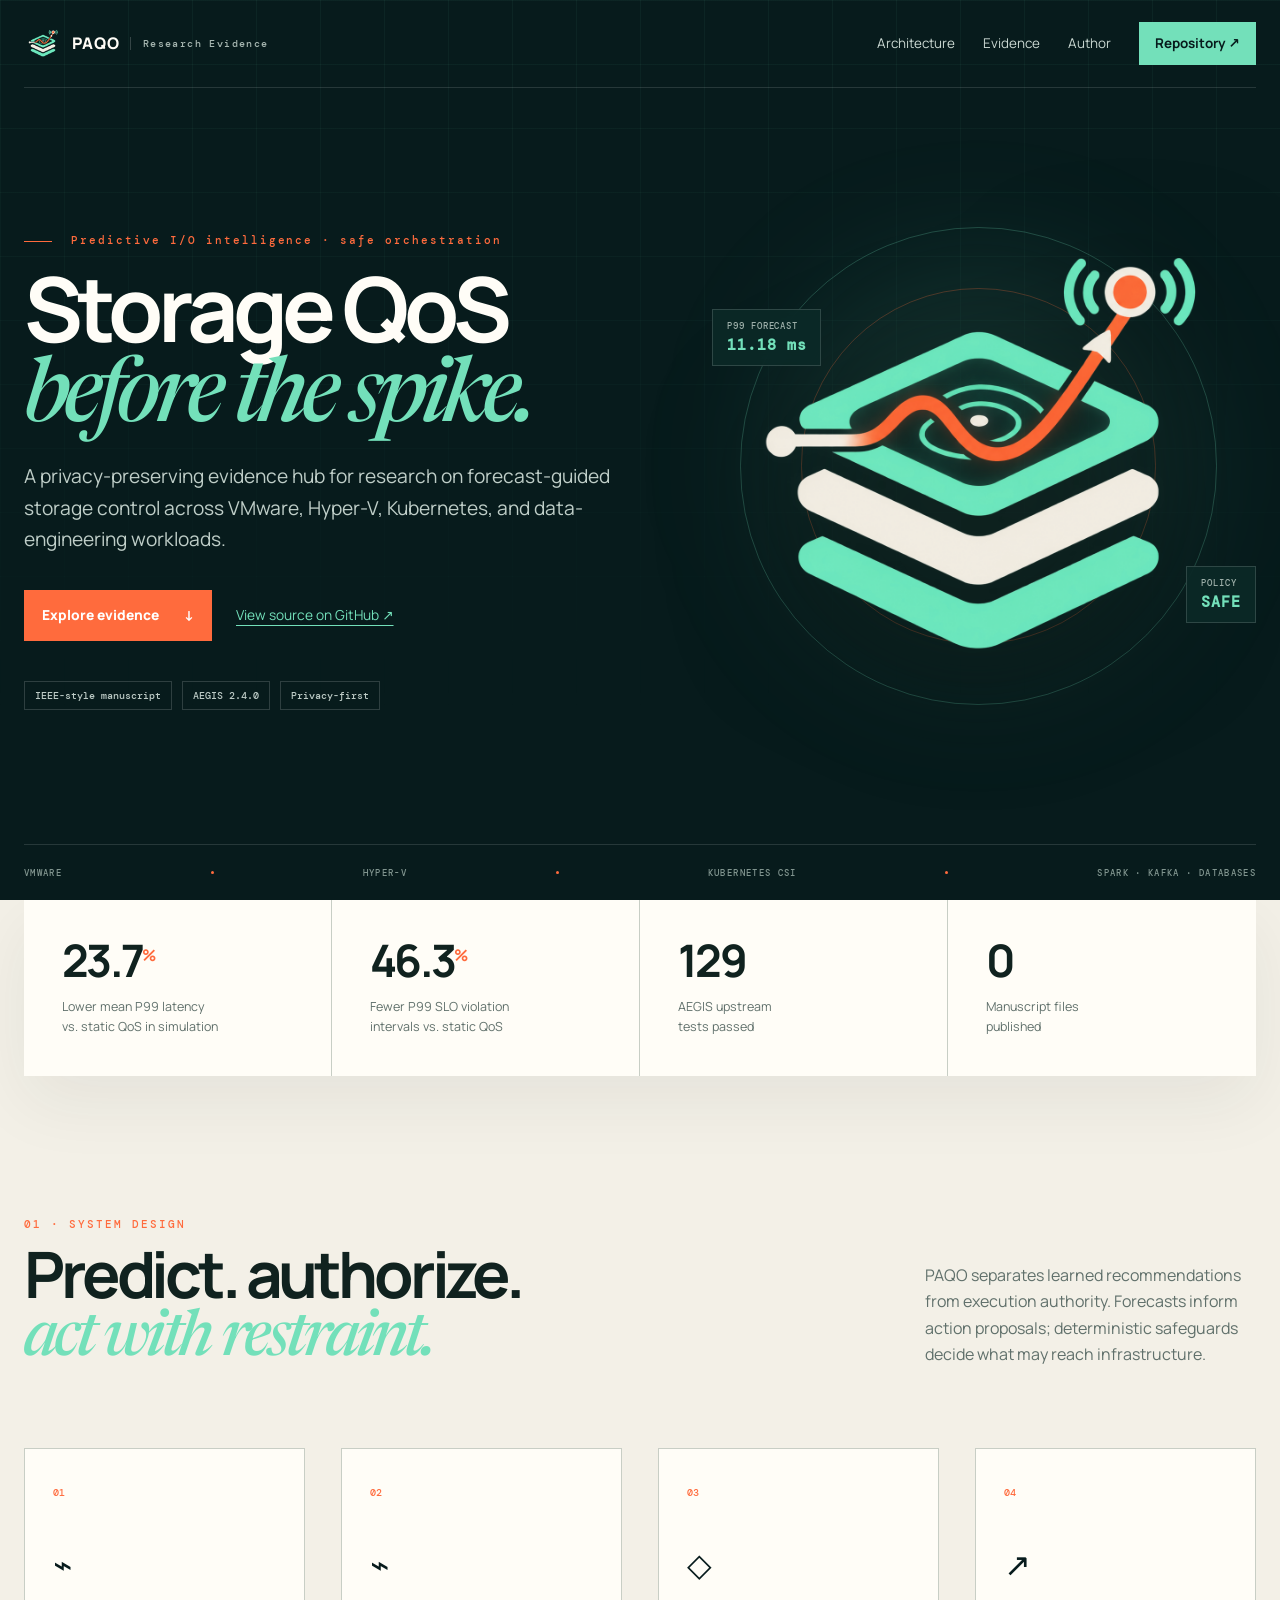
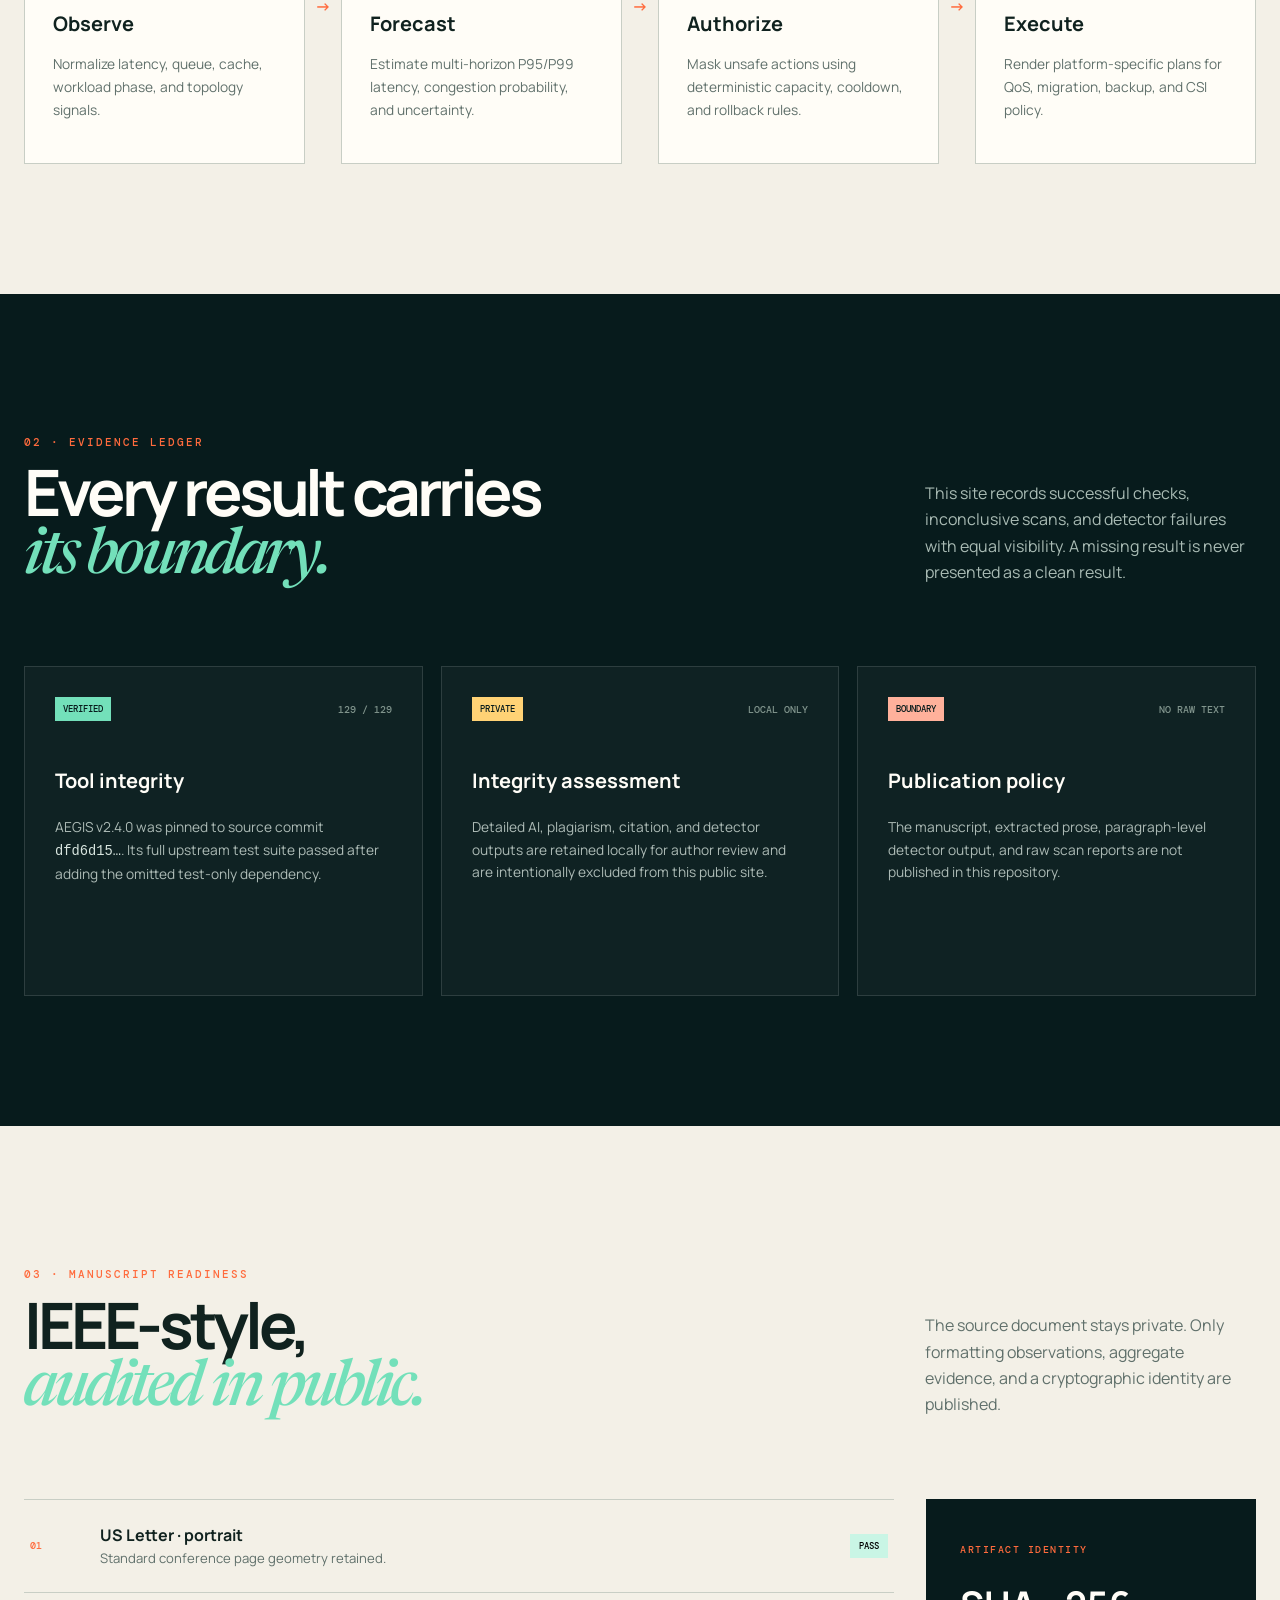
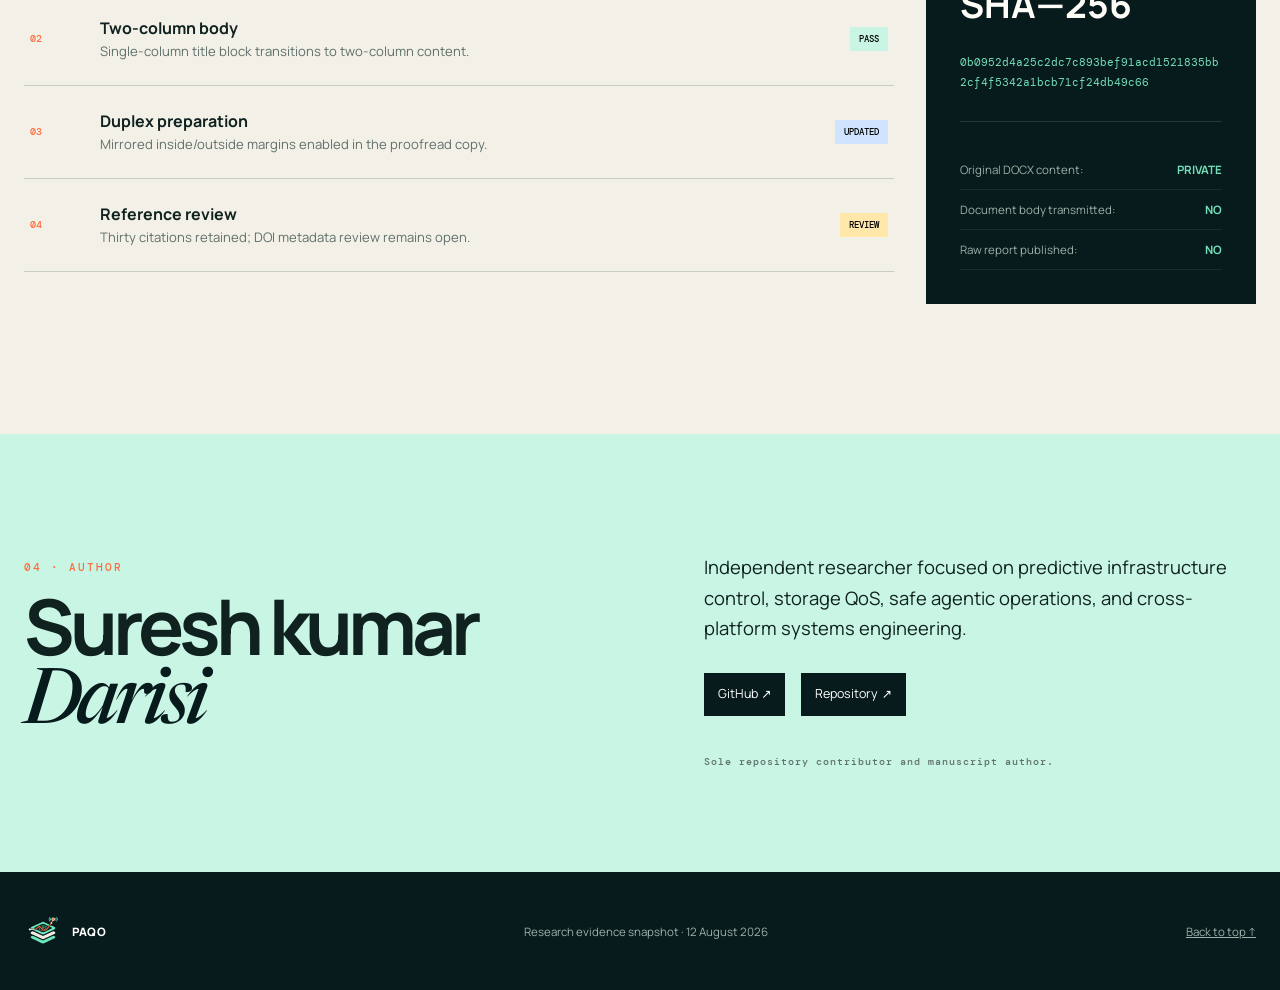
==== commit 3ebc25dc: "Keep integrity scan reports private" ====
--- a/docs/index.html
+++ b/docs/index.html
@@ -19,14 +19,14 @@
   <header class="hero" id="top">
     <nav class="nav shell-wide" aria-label="Primary navigation">
       <a class="brand" href="#top"><img src="assets/brand/favicon-64.png" alt=""><span>PAQO</span><small>Research Evidence</small></a>
-      <div class="nav-links"><a href="#architecture">Architecture</a><a href="#evidence">Evidence</a><a href="#author">Author</a><a class="nav-cta" href="aegis-integrity-report.html">Integrity report</a></div>
+      <div class="nav-links"><a href="#architecture">Architecture</a><a href="#evidence">Evidence</a><a href="#author">Author</a><a class="nav-cta" href="https://github.com/darisisuresh/agentic-storage-qos-evidence">Repository ↗</a></div>
     </nav>
     <div class="hero-grid shell-wide">
       <div class="hero-copy">
         <p class="kicker"><span></span> Predictive I/O intelligence · safe orchestration</p>
         <h1>Storage QoS<br><em>before the spike.</em></h1>
         <p class="lede">A privacy-preserving evidence hub for research on forecast-guided storage control across VMware, Hyper-V, Kubernetes, and data-engineering workloads.</p>
-        <div class="actions"><a class="button" href="aegis-integrity-report.html">Explore integrity evidence <span>↗</span></a><a class="text-link" href="https://github.com/darisisuresh/agentic-storage-qos-evidence">View source on GitHub ↗</a></div>
+        <div class="actions"><a class="button" href="#evidence">Explore evidence <span>↓</span></a><a class="text-link" href="https://github.com/darisisuresh/agentic-storage-qos-evidence">View source on GitHub ↗</a></div>
         <div class="badges"><span>IEEE-style manuscript</span><span>AEGIS 2.4.0</span><span>Privacy-first</span></div>
       </div>
       <div class="hero-art" aria-label="PAQO predictive storage layers emblem">
@@ -64,9 +64,9 @@
       <div class="shell-wide">
         <div class="section-heading inverse"><div><p class="eyebrow">02 · EVIDENCE LEDGER</p><h2>Every result carries<br><em>its boundary.</em></h2></div><p>This site records successful checks, inconclusive scans, and detector failures with equal visibility. A missing result is never presented as a clean result.</p></div>
         <div class="evidence-grid">
-          <article class="feature-card"><div class="card-top"><span class="status verified">VERIFIED</span><b>129 / 129</b></div><h3>Tool integrity</h3><p>AEGIS v2.4.0 was pinned to source commit <code>dfd6d15…</code>. Its full upstream test suite passed after adding the omitted test-only dependency.</p><a href="aegis-integrity-report.html">Open report →</a></article>
-          <article class="feature-card"><div class="card-top"><span class="status inconclusive">INCONCLUSIVE</span><b>NO CORPUS</b></div><h3>Plagiarism assessment</h3><p>No independent comparison corpus was supplied. N-gram and semantic plagiarism absence therefore cannot be established by this run.</p><a href="aegis-integrity-report.html#limitations">Read limitation →</a></article>
-          <article class="feature-card"><div class="card-top"><span class="status unavailable">UNAVAILABLE</span><b>NO VERDICT</b></div><h3>AI / watermark signal</h3><p>The experimental watermark path terminated after document parsing. The failure supplies no evidence for or against AI use.</p><a href="aegis-integrity-report.html#limitations">Read limitation →</a></article>
+          <article class="feature-card"><div class="card-top"><span class="status verified">VERIFIED</span><b>129 / 129</b></div><h3>Tool integrity</h3><p>AEGIS v2.4.0 was pinned to source commit <code>dfd6d15…</code>. Its full upstream test suite passed after adding the omitted test-only dependency.</p></article>
+          <article class="feature-card"><div class="card-top"><span class="status inconclusive">PRIVATE</span><b>LOCAL ONLY</b></div><h3>Integrity assessment</h3><p>Detailed AI, plagiarism, citation, and detector outputs are retained locally for author review and are intentionally excluded from this public site.</p></article>
+          <article class="feature-card"><div class="card-top"><span class="status unavailable">BOUNDARY</span><b>NO RAW TEXT</b></div><h3>Publication policy</h3><p>The manuscript, extracted prose, paragraph-level detector output, and raw scan reports are not published in this repository.</p></article>
         </div>
       </div>
     </section>
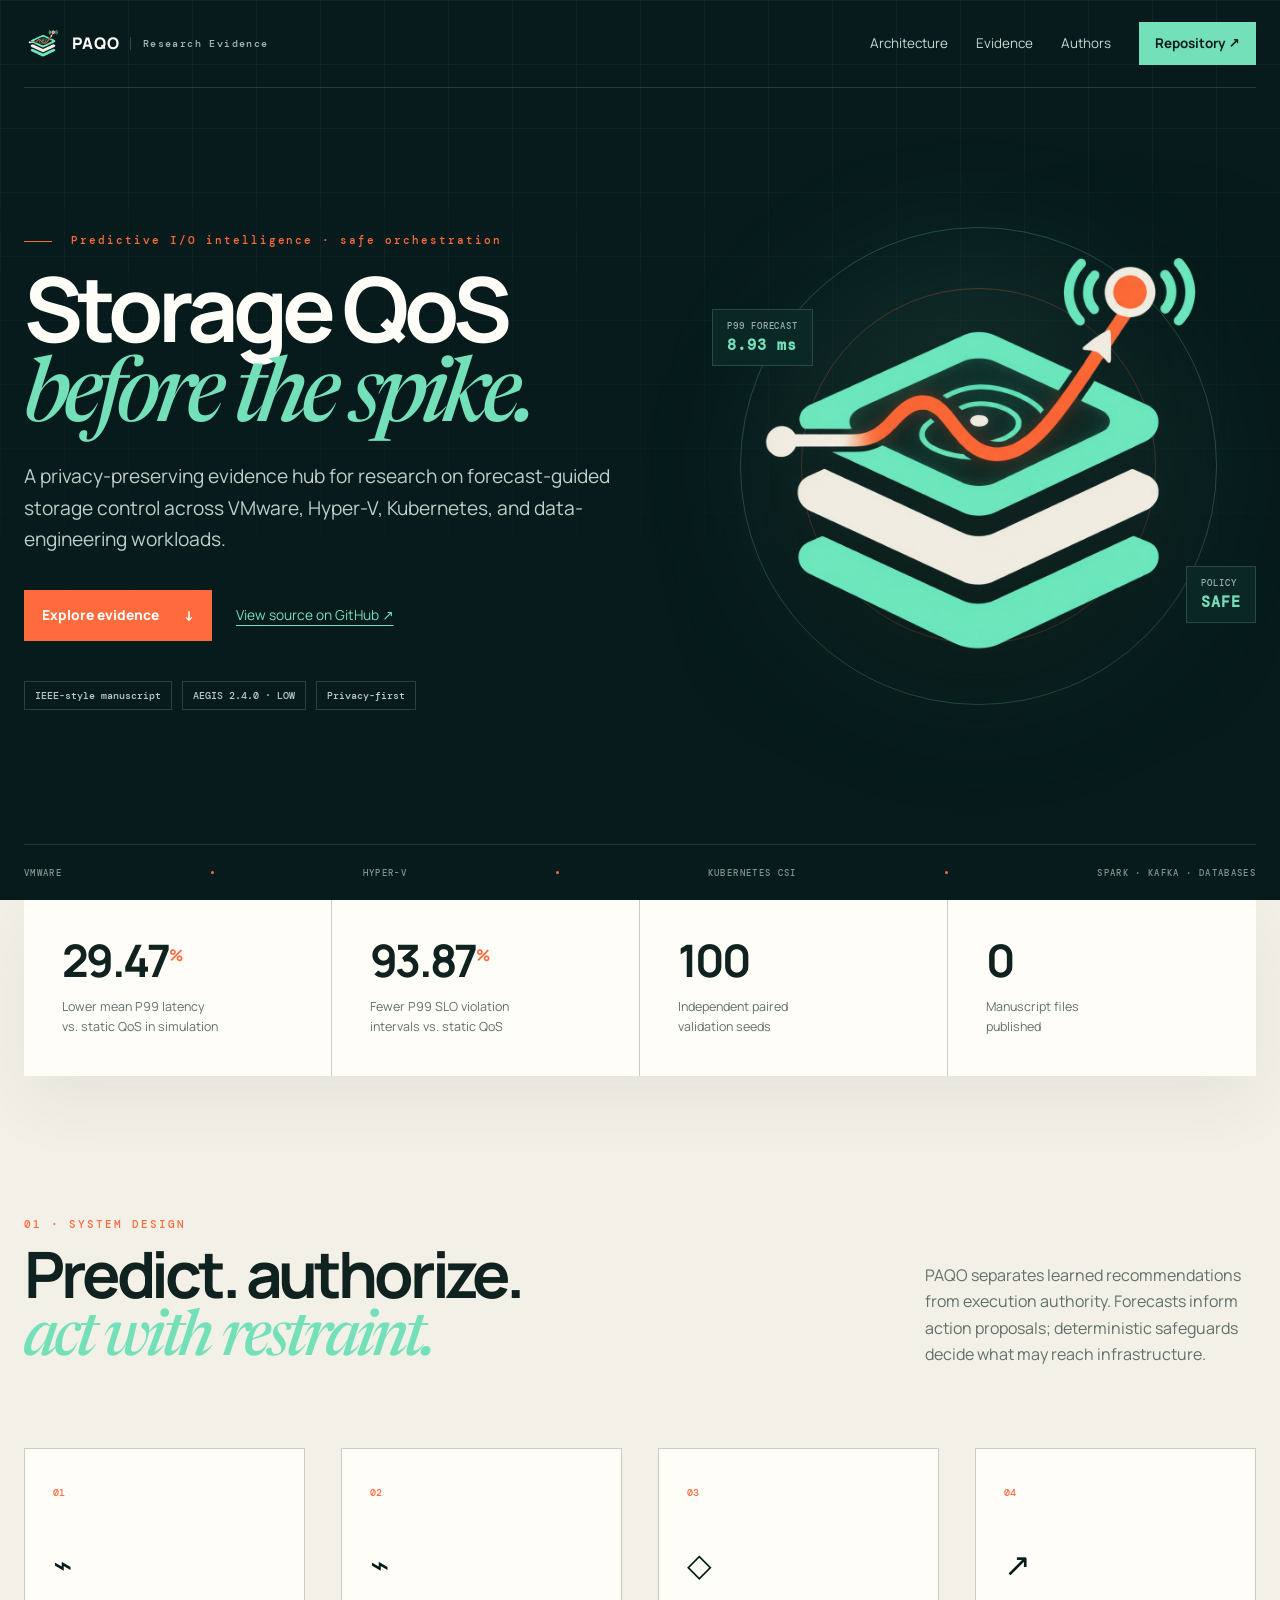
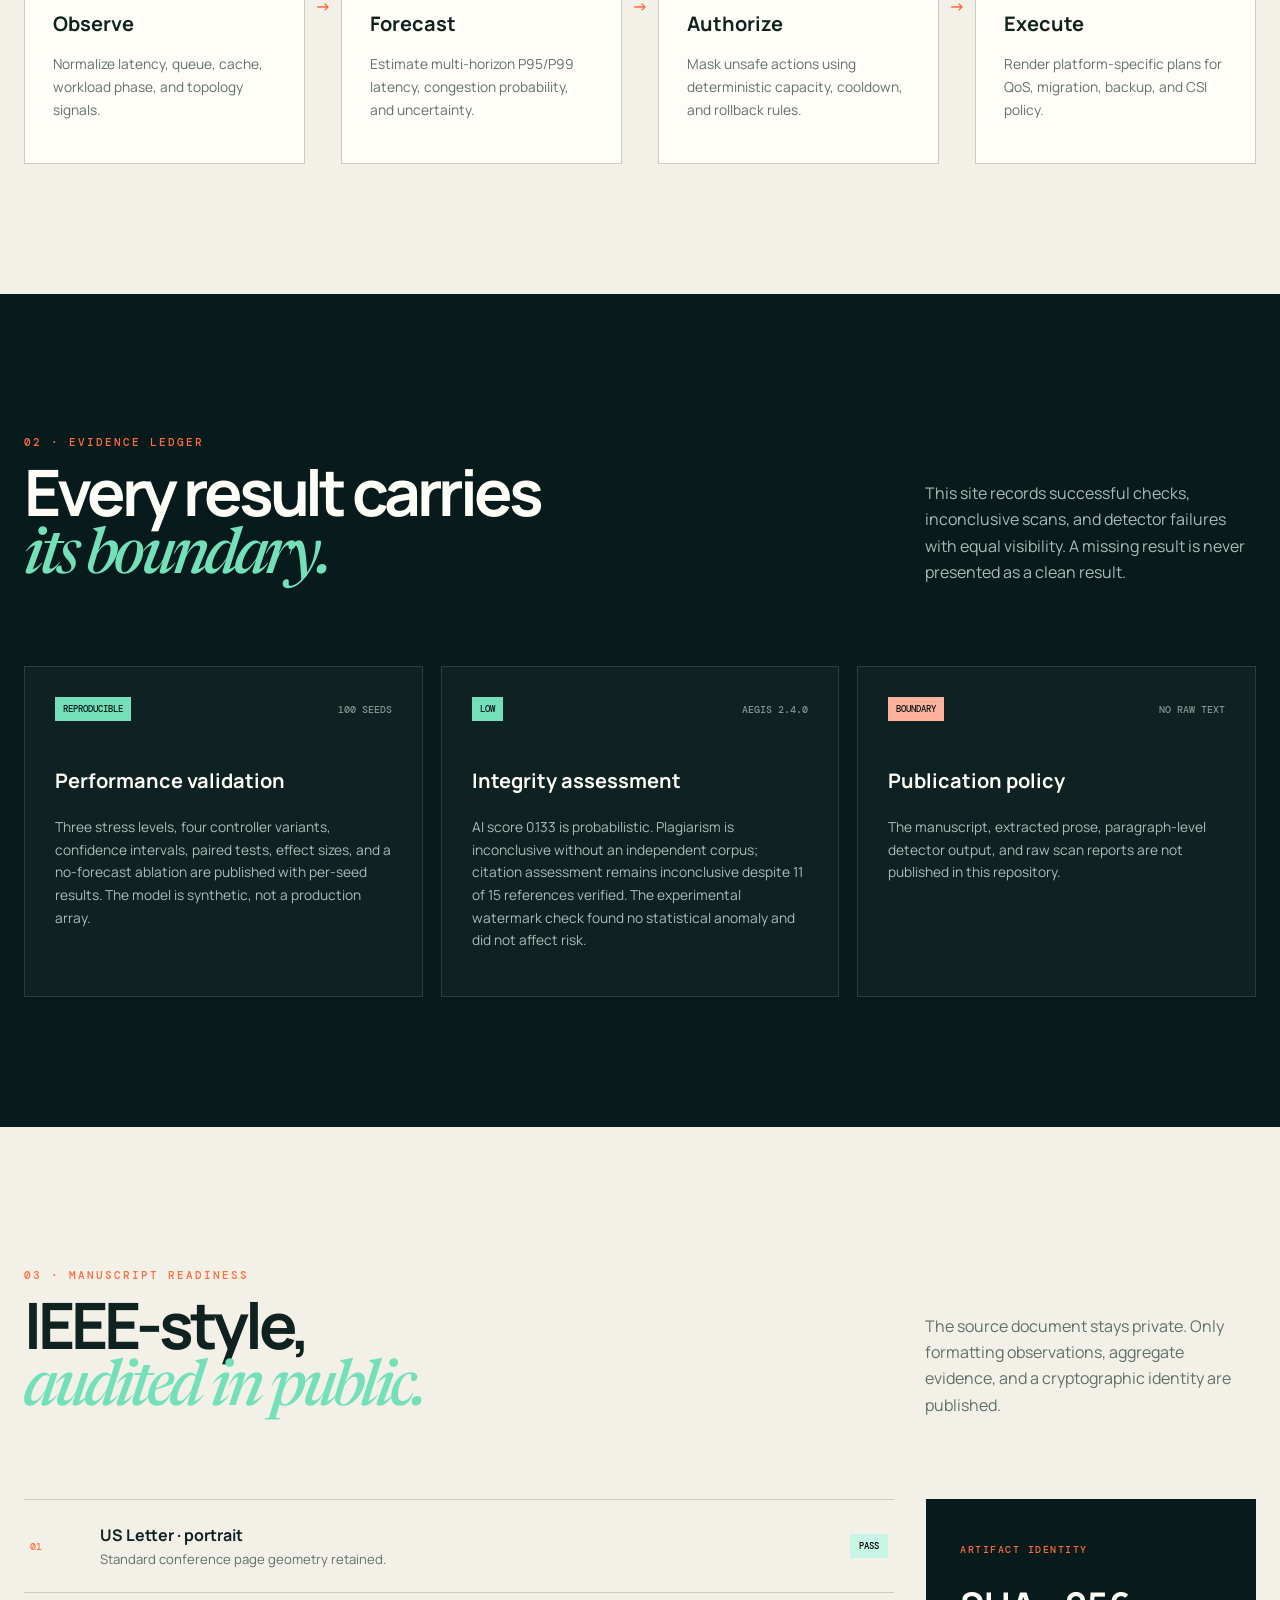
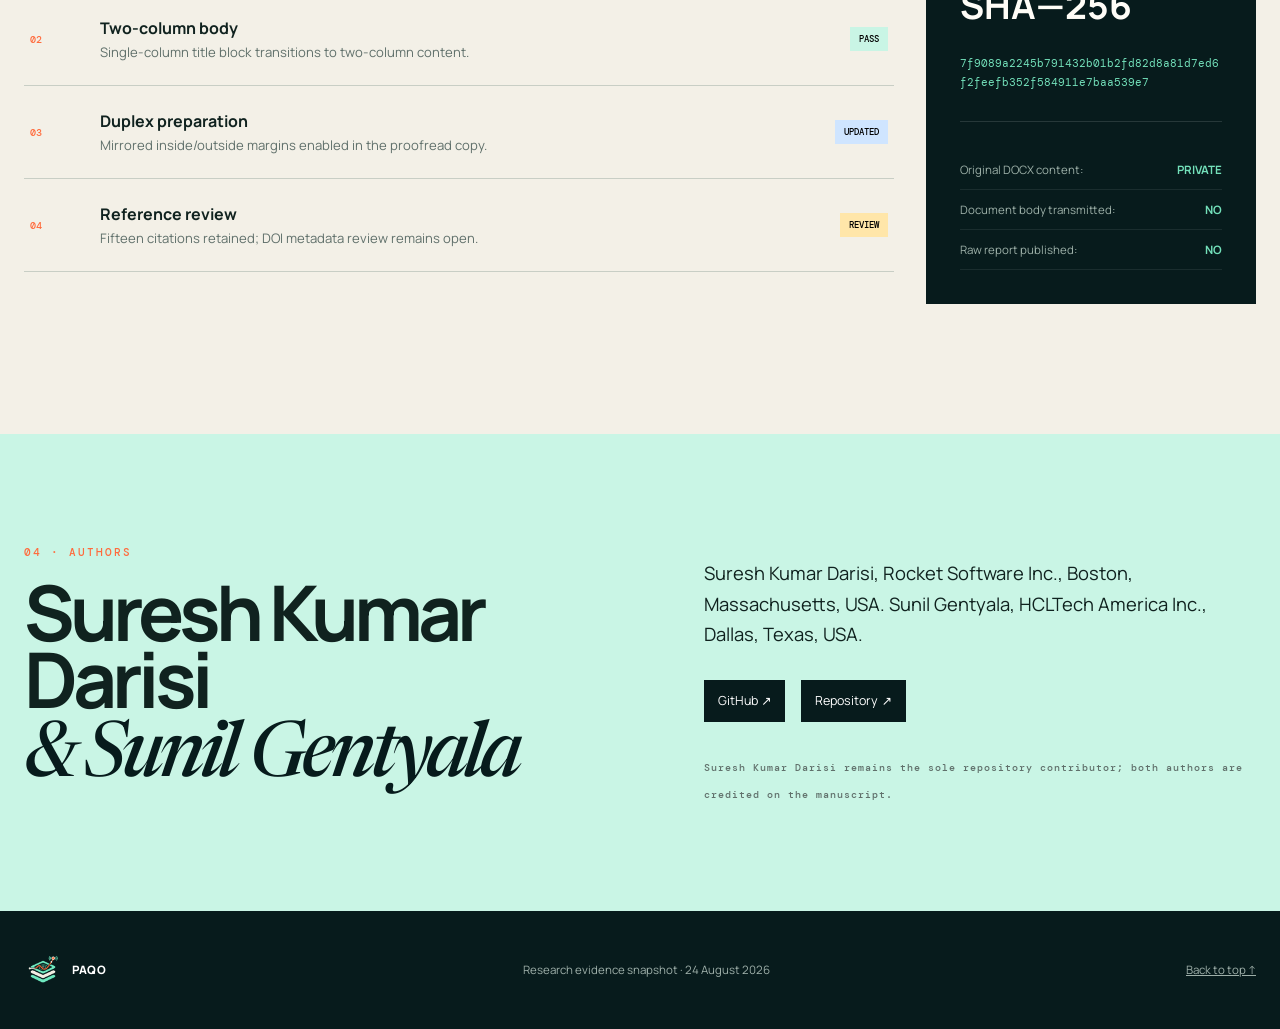
==== commit 9bb70226: "Add reproducible PAQO performance validation" ====
--- a/docs/index.html
+++ b/docs/index.html
@@ -19,7 +19,7 @@
   <header class="hero" id="top">
     <nav class="nav shell-wide" aria-label="Primary navigation">
       <a class="brand" href="#top"><img src="assets/brand/favicon-64.png" alt=""><span>PAQO</span><small>Research Evidence</small></a>
-      <div class="nav-links"><a href="#architecture">Architecture</a><a href="#evidence">Evidence</a><a href="#author">Author</a><a class="nav-cta" href="https://github.com/darisisuresh/agentic-storage-qos-evidence">Repository ↗</a></div>
+      <div class="nav-links"><a href="#architecture">Architecture</a><a href="#evidence">Evidence</a><a href="#author">Authors</a><a class="nav-cta" href="https://github.com/darisisuresh/agentic-storage-qos-evidence">Repository ↗</a></div>
     </nav>
     <div class="hero-grid shell-wide">
       <div class="hero-copy">
@@ -27,12 +27,12 @@
         <h1>Storage QoS<br><em>before the spike.</em></h1>
         <p class="lede">A privacy-preserving evidence hub for research on forecast-guided storage control across VMware, Hyper-V, Kubernetes, and data-engineering workloads.</p>
         <div class="actions"><a class="button" href="#evidence">Explore evidence <span>↓</span></a><a class="text-link" href="https://github.com/darisisuresh/agentic-storage-qos-evidence">View source on GitHub ↗</a></div>
-        <div class="badges"><span>IEEE-style manuscript</span><span>AEGIS 2.4.0</span><span>Privacy-first</span></div>
+        <div class="badges"><span>IEEE-style manuscript</span><span>AEGIS 2.4.0 · LOW</span><span>Privacy-first</span></div>
       </div>
       <div class="hero-art" aria-label="PAQO predictive storage layers emblem">
         <div class="orbit orbit-a"></div><div class="orbit orbit-b"></div>
         <img src="assets/brand/paqo-mark.png" alt="Stacked storage layers crossed by a predictive telemetry pulse">
-        <span class="signal signal-one">P99 FORECAST <b>11.18 ms</b></span>
+        <span class="signal signal-one">P99 FORECAST <b>8.93 ms</b></span>
         <span class="signal signal-two">POLICY <b>SAFE</b></span>
       </div>
     </div>
@@ -41,9 +41,9 @@
 
   <main>
     <section class="metrics shell-wide" aria-label="Evidence summary">
-      <div><strong>23.7<sup>%</sup></strong><span>Lower mean P99 latency<br>vs. static QoS in simulation</span></div>
-      <div><strong>46.3<sup>%</sup></strong><span>Fewer P99 SLO violation<br>intervals vs. static QoS</span></div>
-      <div><strong>129</strong><span>AEGIS upstream<br>tests passed</span></div>
+      <div><strong>29.47<sup>%</sup></strong><span>Lower mean P99 latency<br>vs. static QoS in simulation</span></div>
+      <div><strong>93.87<sup>%</sup></strong><span>Fewer P99 SLO violation<br>intervals vs. static QoS</span></div>
+      <div><strong>100</strong><span>Independent paired<br>validation seeds</span></div>
       <div><strong>0</strong><span>Manuscript files<br>published</span></div>
     </section>
 
@@ -64,8 +64,8 @@
       <div class="shell-wide">
         <div class="section-heading inverse"><div><p class="eyebrow">02 · EVIDENCE LEDGER</p><h2>Every result carries<br><em>its boundary.</em></h2></div><p>This site records successful checks, inconclusive scans, and detector failures with equal visibility. A missing result is never presented as a clean result.</p></div>
         <div class="evidence-grid">
-          <article class="feature-card"><div class="card-top"><span class="status verified">VERIFIED</span><b>129 / 129</b></div><h3>Tool integrity</h3><p>AEGIS v2.4.0 was pinned to source commit <code>dfd6d15…</code>. Its full upstream test suite passed after adding the omitted test-only dependency.</p></article>
-          <article class="feature-card"><div class="card-top"><span class="status inconclusive">PRIVATE</span><b>LOCAL ONLY</b></div><h3>Integrity assessment</h3><p>Detailed AI, plagiarism, citation, and detector outputs are retained locally for author review and are intentionally excluded from this public site.</p></article>
+          <article class="feature-card"><div class="card-top"><span class="status verified">REPRODUCIBLE</span><b>100 SEEDS</b></div><h3>Performance validation</h3><p>Three stress levels, four controller variants, confidence intervals, paired tests, effect sizes, and a no-forecast ablation are published with per-seed results. The model is synthetic, not a production array.</p></article>
+          <article class="feature-card"><div class="card-top"><span class="status verified">LOW</span><b>AEGIS 2.4.0</b></div><h3>Integrity assessment</h3><p>AI score 0.133 is probabilistic. Plagiarism is inconclusive without an independent corpus; citation assessment remains inconclusive despite 11 of 15 references verified. The experimental watermark check found no statistical anomaly and did not affect risk.</p></article>
           <article class="feature-card"><div class="card-top"><span class="status unavailable">BOUNDARY</span><b>NO RAW TEXT</b></div><h3>Publication policy</h3><p>The manuscript, extracted prose, paragraph-level detector output, and raw scan reports are not published in this repository.</p></article>
         </div>
       </div>
@@ -78,17 +78,17 @@
           <div><span>01</span><p><b>US Letter · portrait</b>Standard conference page geometry retained.</p><mark class="pass">PASS</mark></div>
           <div><span>02</span><p><b>Two-column body</b>Single-column title block transitions to two-column content.</p><mark class="pass">PASS</mark></div>
           <div><span>03</span><p><b>Duplex preparation</b>Mirrored inside/outside margins enabled in the proofread copy.</p><mark class="updated">UPDATED</mark></div>
-          <div><span>04</span><p><b>Reference review</b>Thirty citations retained; DOI metadata review remains open.</p><mark class="review">REVIEW</mark></div>
+          <div><span>04</span><p><b>Reference review</b>Fifteen citations retained; DOI metadata review remains open.</p><mark class="review">REVIEW</mark></div>
         </div>
-        <aside class="hash-card"><p>ARTIFACT IDENTITY</p><h3>SHA—256</h3><code>0b0952d4a25c2dc7c893bef91acd1521835bb2cf4f5342a1bcb71cf24db49c66</code><hr><span>Original DOCX content: <b>PRIVATE</b></span><span>Document body transmitted: <b>NO</b></span><span>Raw report published: <b>NO</b></span></aside>
+        <aside class="hash-card"><p>ARTIFACT IDENTITY</p><h3>SHA—256</h3><code>7f9089a2245b791432b01b2fd82d8a81d7ed6f2feefb352f584911e7baa539e7</code><hr><span>Original DOCX content: <b>PRIVATE</b></span><span>Document body transmitted: <b>NO</b></span><span>Raw report published: <b>NO</b></span></aside>
       </div>
     </section>
 
     <section class="author-section" id="author">
-      <div class="shell-wide author-grid"><div><p class="eyebrow">04 · AUTHOR</p><h2>Suresh kumar<br><em>Darisi</em></h2></div><div><p>Independent researcher focused on predictive infrastructure control, storage QoS, safe agentic operations, and cross-platform systems engineering.</p><div class="author-links"><a href="https://github.com/darisisuresh">GitHub ↗</a><a href="https://github.com/darisisuresh/agentic-storage-qos-evidence">Repository ↗</a></div><small>Sole repository contributor and manuscript author.</small></div></div>
+      <div class="shell-wide author-grid"><div><p class="eyebrow">04 · AUTHORS</p><h2>Suresh Kumar Darisi<br><em>&amp; Sunil Gentyala</em></h2></div><div><p>Suresh Kumar Darisi, Rocket Software Inc., Boston, Massachusetts, USA. Sunil Gentyala, HCLTech America Inc., Dallas, Texas, USA.</p><div class="author-links"><a href="https://github.com/darisisuresh">GitHub ↗</a><a href="https://github.com/darisisuresh/agentic-storage-qos-evidence">Repository ↗</a></div><small>Suresh Kumar Darisi remains the sole repository contributor; both authors are credited on the manuscript.</small></div></div>
     </section>
   </main>
 
-  <footer><div class="shell-wide"><a class="brand" href="#top"><img src="assets/brand/favicon-64.png" alt=""><span>PAQO</span></a><p>Research evidence snapshot · 12 August 2026</p><a href="#top">Back to top ↑</a></div></footer>
+  <footer><div class="shell-wide"><a class="brand" href="#top"><img src="assets/brand/favicon-64.png" alt=""><span>PAQO</span></a><p>Research evidence snapshot · 24 August 2026</p><a href="#top">Back to top ↑</a></div></footer>
 </body>
 </html>
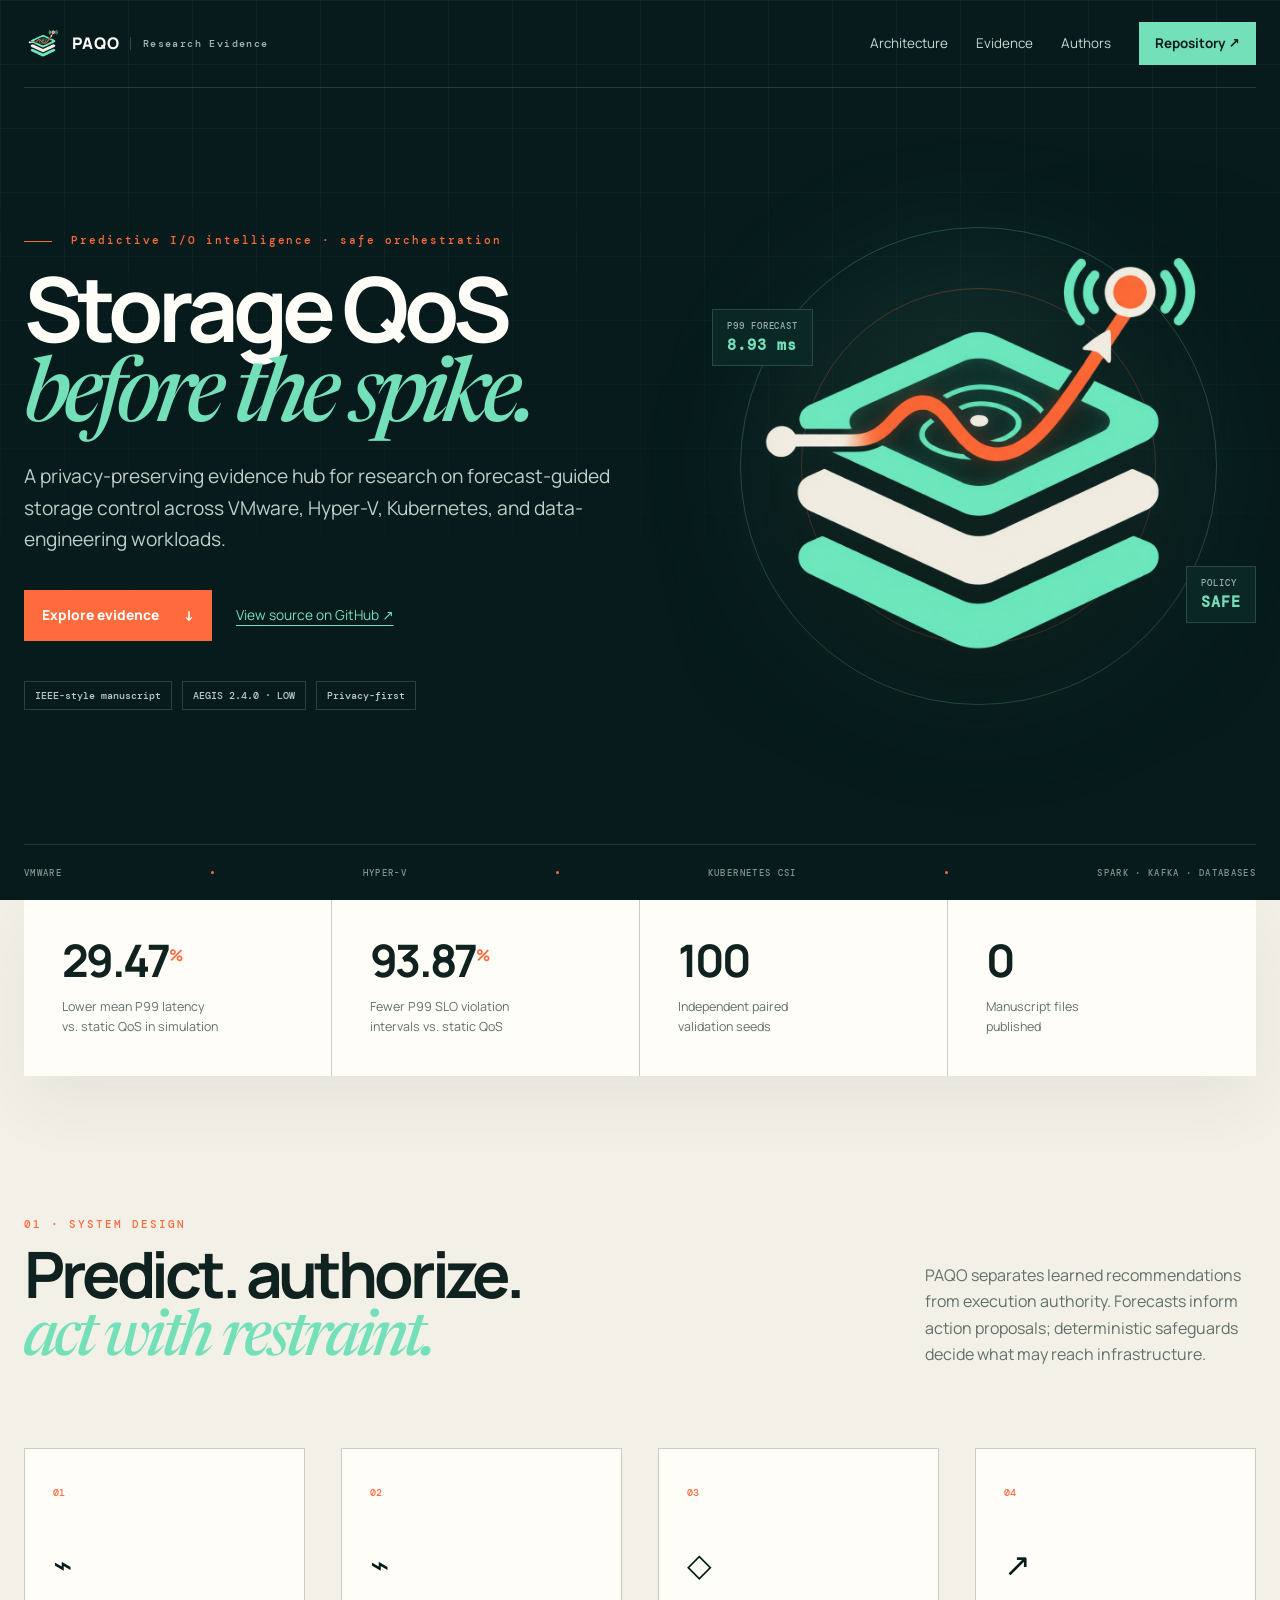
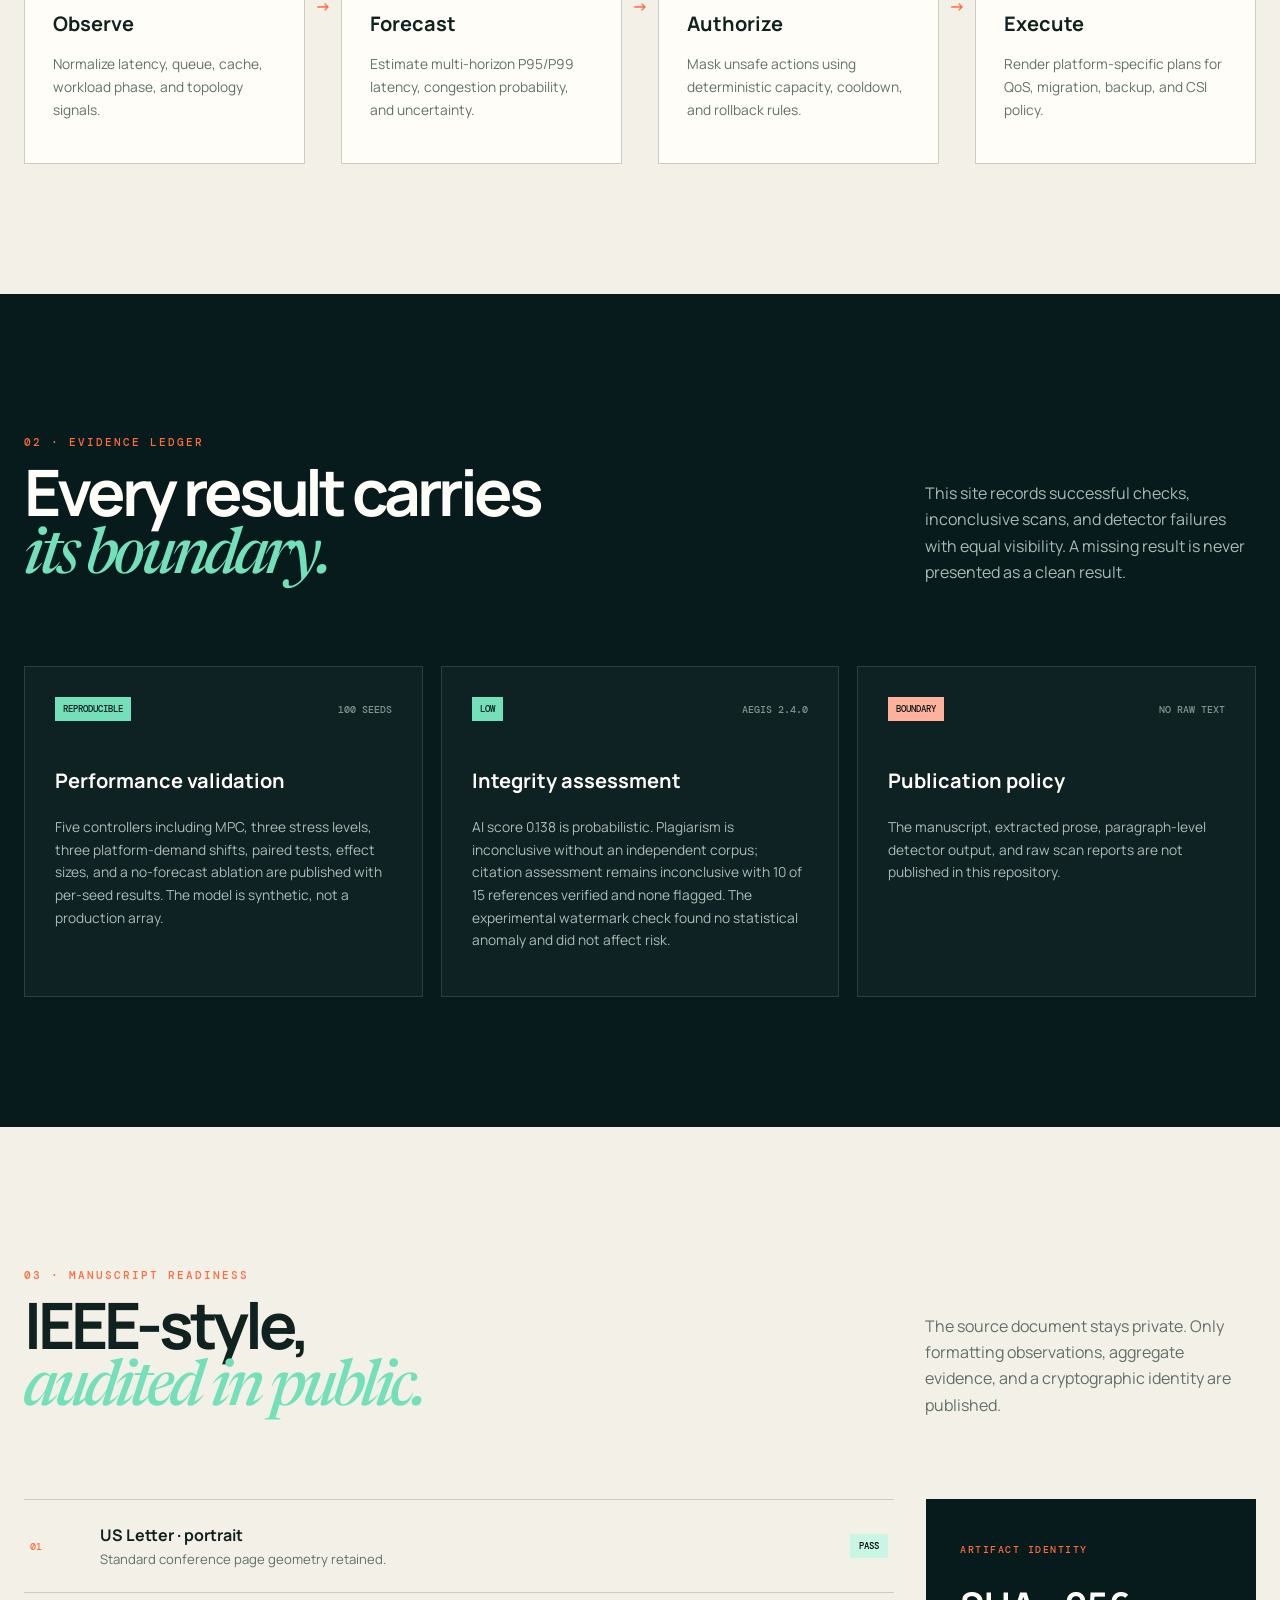
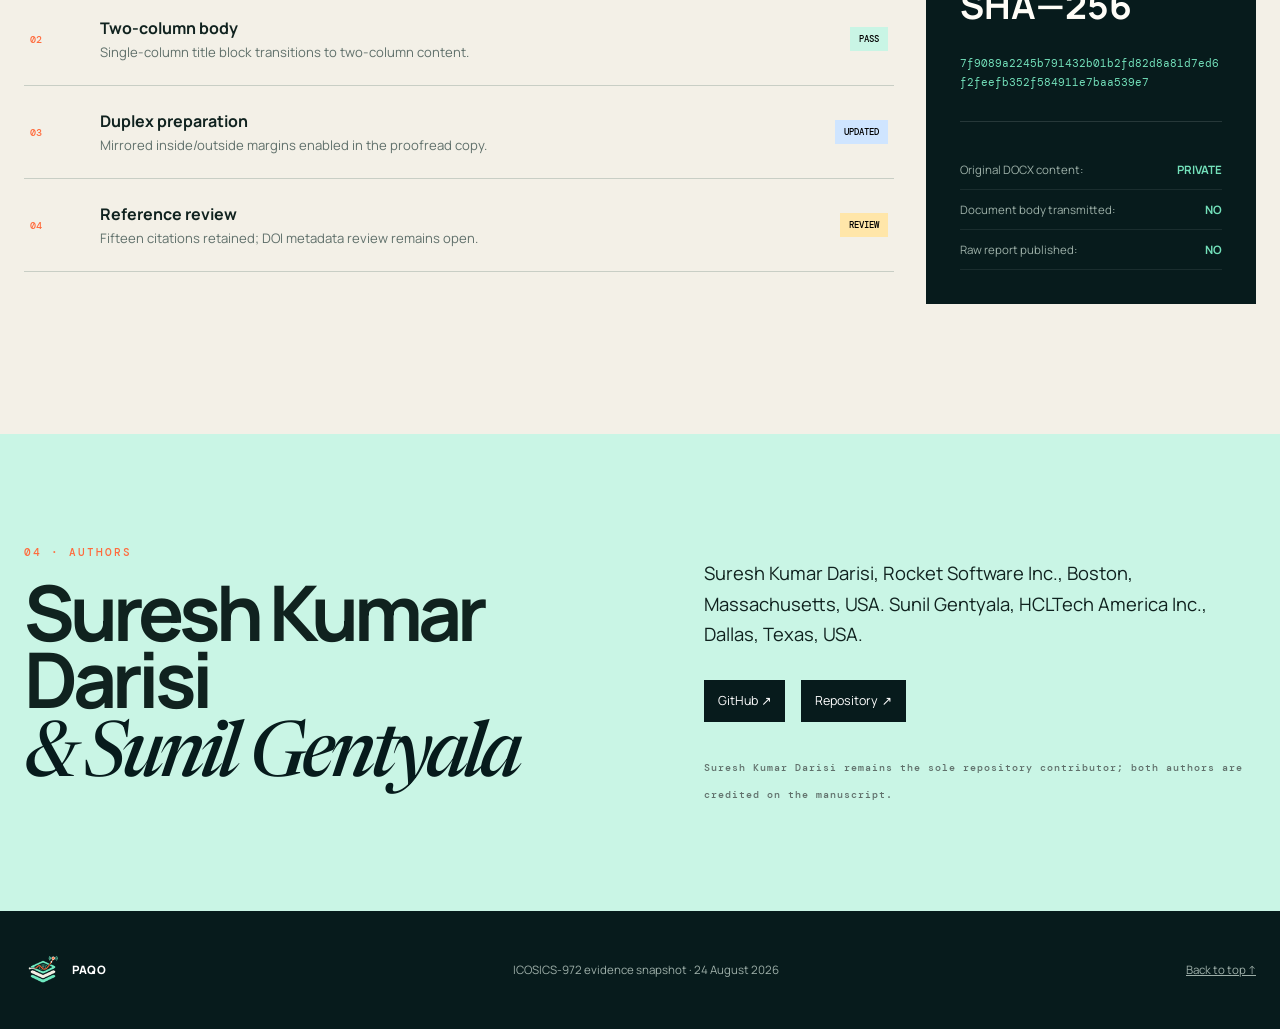
==== commit 9a1dbb73: "Add ICOSICS safety and MPC regression evidence" ====
--- a/docs/index.html
+++ b/docs/index.html
@@ -64,8 +64,8 @@
       <div class="shell-wide">
         <div class="section-heading inverse"><div><p class="eyebrow">02 · EVIDENCE LEDGER</p><h2>Every result carries<br><em>its boundary.</em></h2></div><p>This site records successful checks, inconclusive scans, and detector failures with equal visibility. A missing result is never presented as a clean result.</p></div>
         <div class="evidence-grid">
-          <article class="feature-card"><div class="card-top"><span class="status verified">REPRODUCIBLE</span><b>100 SEEDS</b></div><h3>Performance validation</h3><p>Three stress levels, four controller variants, confidence intervals, paired tests, effect sizes, and a no-forecast ablation are published with per-seed results. The model is synthetic, not a production array.</p></article>
-          <article class="feature-card"><div class="card-top"><span class="status verified">LOW</span><b>AEGIS 2.4.0</b></div><h3>Integrity assessment</h3><p>AI score 0.133 is probabilistic. Plagiarism is inconclusive without an independent corpus; citation assessment remains inconclusive despite 11 of 15 references verified. The experimental watermark check found no statistical anomaly and did not affect risk.</p></article>
+          <article class="feature-card"><div class="card-top"><span class="status verified">REPRODUCIBLE</span><b>100 SEEDS</b></div><h3>Performance validation</h3><p>Five controllers including MPC, three stress levels, three platform-demand shifts, paired tests, effect sizes, and a no-forecast ablation are published with per-seed results. The model is synthetic, not a production array.</p></article>
+          <article class="feature-card"><div class="card-top"><span class="status verified">LOW</span><b>AEGIS 2.4.0</b></div><h3>Integrity assessment</h3><p>AI score 0.138 is probabilistic. Plagiarism is inconclusive without an independent corpus; citation assessment remains inconclusive with 10 of 15 references verified and none flagged. The experimental watermark check found no statistical anomaly and did not affect risk.</p></article>
           <article class="feature-card"><div class="card-top"><span class="status unavailable">BOUNDARY</span><b>NO RAW TEXT</b></div><h3>Publication policy</h3><p>The manuscript, extracted prose, paragraph-level detector output, and raw scan reports are not published in this repository.</p></article>
         </div>
       </div>
@@ -89,6 +89,6 @@
     </section>
   </main>
 
-  <footer><div class="shell-wide"><a class="brand" href="#top"><img src="assets/brand/favicon-64.png" alt=""><span>PAQO</span></a><p>Research evidence snapshot · 24 August 2026</p><a href="#top">Back to top ↑</a></div></footer>
+  <footer><div class="shell-wide"><a class="brand" href="#top"><img src="assets/brand/favicon-64.png" alt=""><span>PAQO</span></a><p>ICOSICS-972 evidence snapshot · 24 August 2026</p><a href="#top">Back to top ↑</a></div></footer>
 </body>
 </html>
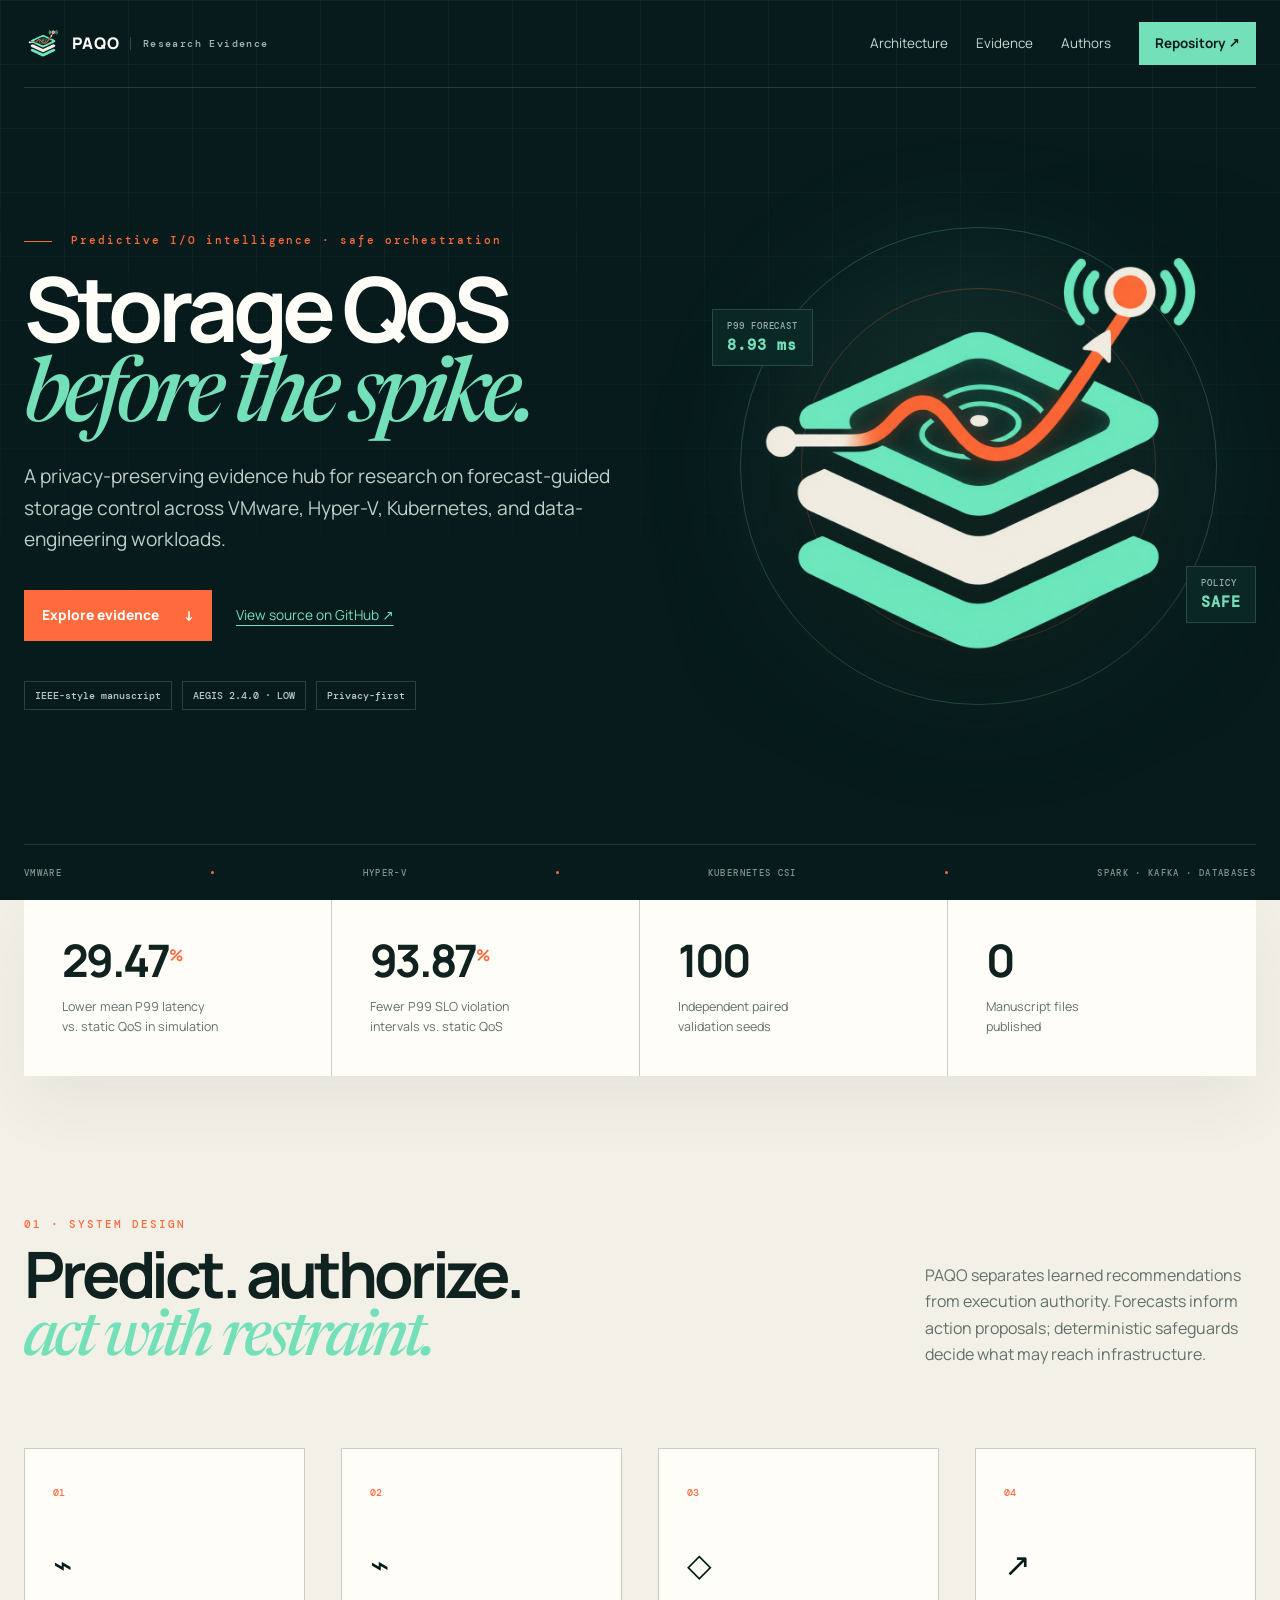
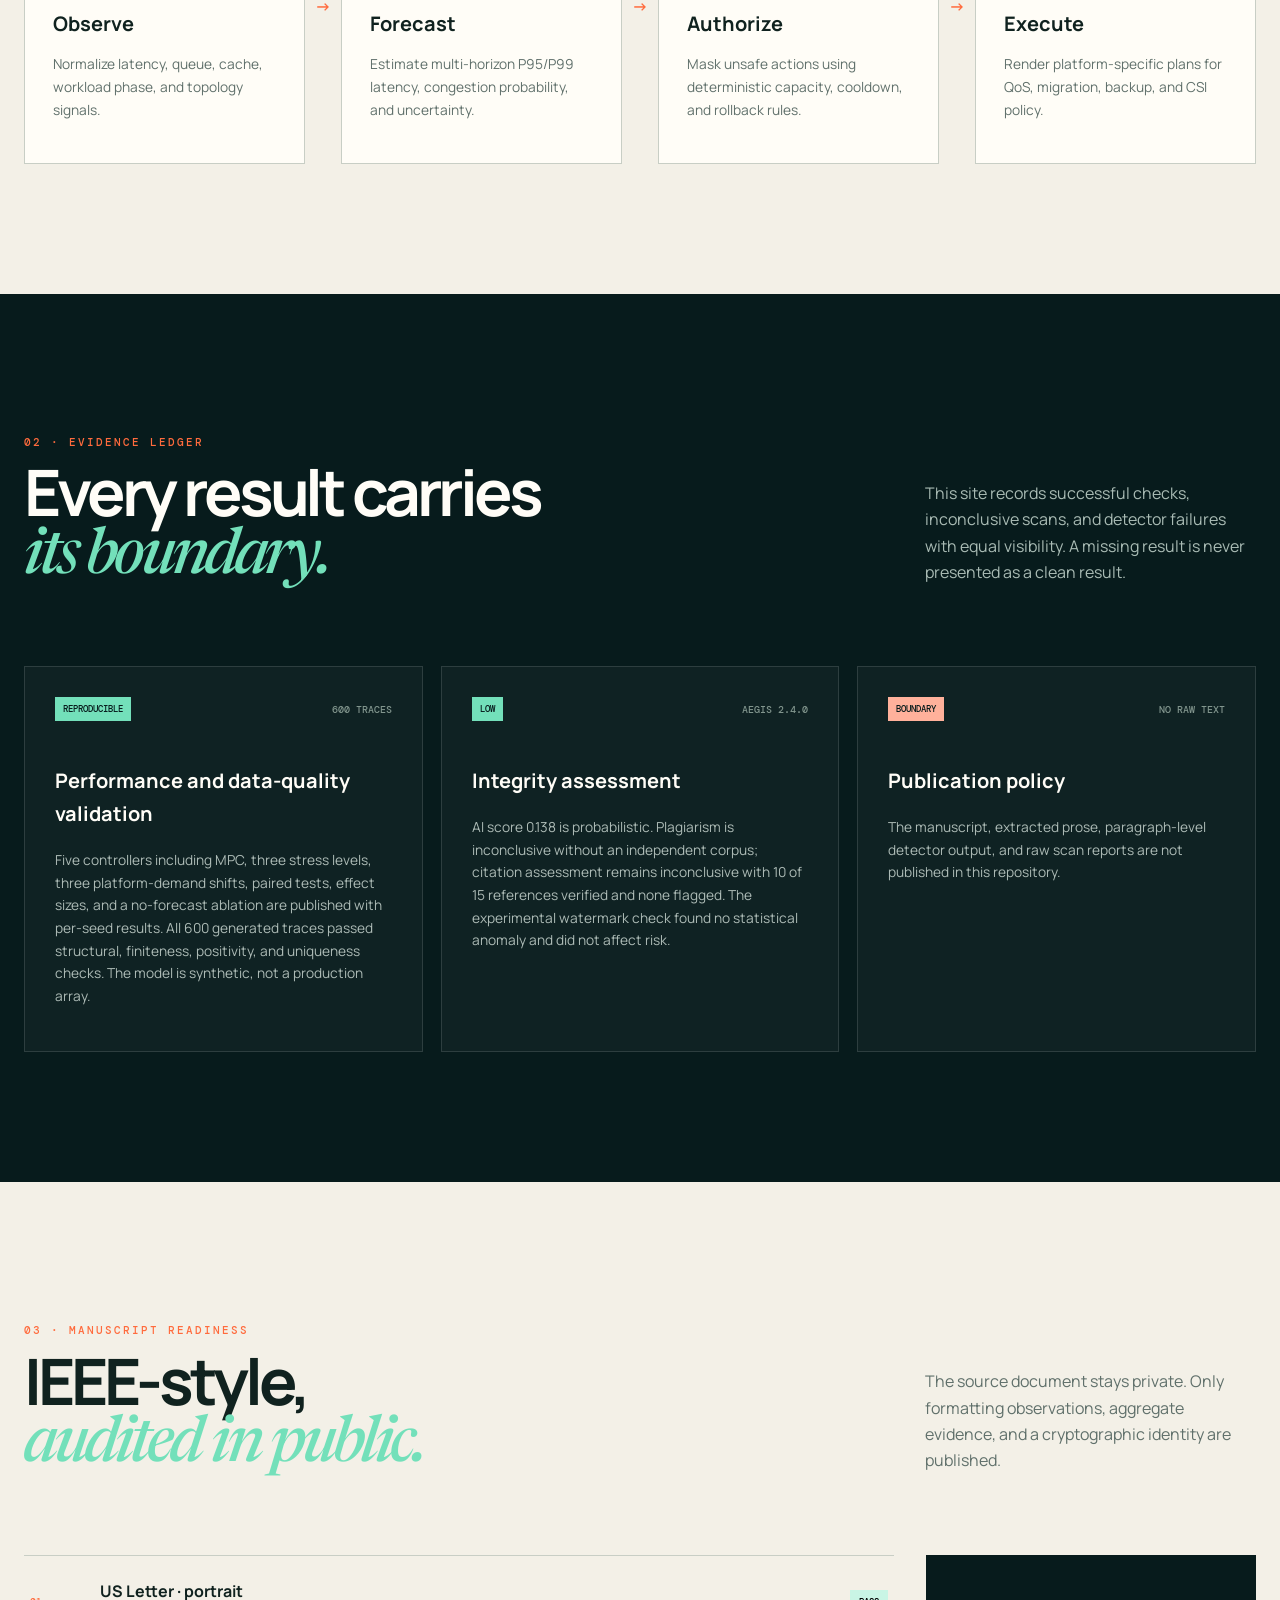
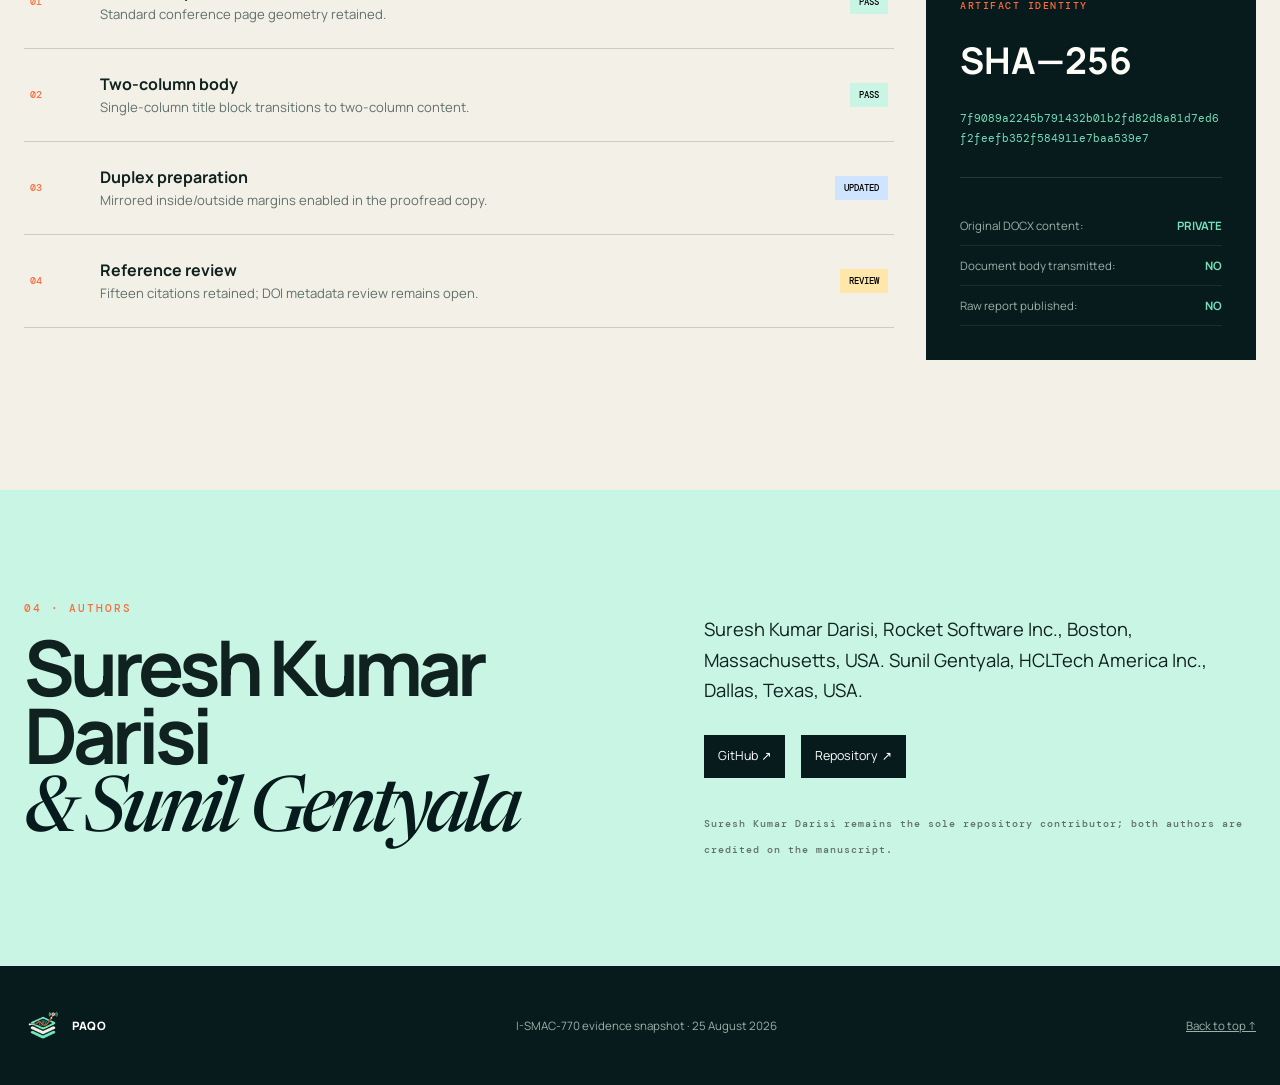
==== commit 62bdbcb1: "Add I-SMAC trace quality regression evidence" ====
--- a/docs/index.html
+++ b/docs/index.html
@@ -64,7 +64,7 @@
       <div class="shell-wide">
         <div class="section-heading inverse"><div><p class="eyebrow">02 · EVIDENCE LEDGER</p><h2>Every result carries<br><em>its boundary.</em></h2></div><p>This site records successful checks, inconclusive scans, and detector failures with equal visibility. A missing result is never presented as a clean result.</p></div>
         <div class="evidence-grid">
-          <article class="feature-card"><div class="card-top"><span class="status verified">REPRODUCIBLE</span><b>100 SEEDS</b></div><h3>Performance validation</h3><p>Five controllers including MPC, three stress levels, three platform-demand shifts, paired tests, effect sizes, and a no-forecast ablation are published with per-seed results. The model is synthetic, not a production array.</p></article>
+          <article class="feature-card"><div class="card-top"><span class="status verified">REPRODUCIBLE</span><b>600 TRACES</b></div><h3>Performance and data-quality validation</h3><p>Five controllers including MPC, three stress levels, three platform-demand shifts, paired tests, effect sizes, and a no-forecast ablation are published with per-seed results. All 600 generated traces passed structural, finiteness, positivity, and uniqueness checks. The model is synthetic, not a production array.</p></article>
           <article class="feature-card"><div class="card-top"><span class="status verified">LOW</span><b>AEGIS 2.4.0</b></div><h3>Integrity assessment</h3><p>AI score 0.138 is probabilistic. Plagiarism is inconclusive without an independent corpus; citation assessment remains inconclusive with 10 of 15 references verified and none flagged. The experimental watermark check found no statistical anomaly and did not affect risk.</p></article>
           <article class="feature-card"><div class="card-top"><span class="status unavailable">BOUNDARY</span><b>NO RAW TEXT</b></div><h3>Publication policy</h3><p>The manuscript, extracted prose, paragraph-level detector output, and raw scan reports are not published in this repository.</p></article>
         </div>
@@ -89,6 +89,6 @@
     </section>
   </main>
 
-  <footer><div class="shell-wide"><a class="brand" href="#top"><img src="assets/brand/favicon-64.png" alt=""><span>PAQO</span></a><p>ICOSICS-972 evidence snapshot · 24 August 2026</p><a href="#top">Back to top ↑</a></div></footer>
+  <footer><div class="shell-wide"><a class="brand" href="#top"><img src="assets/brand/favicon-64.png" alt=""><span>PAQO</span></a><p>I-SMAC-770 evidence snapshot · 25 August 2026</p><a href="#top">Back to top ↑</a></div></footer>
 </body>
 </html>
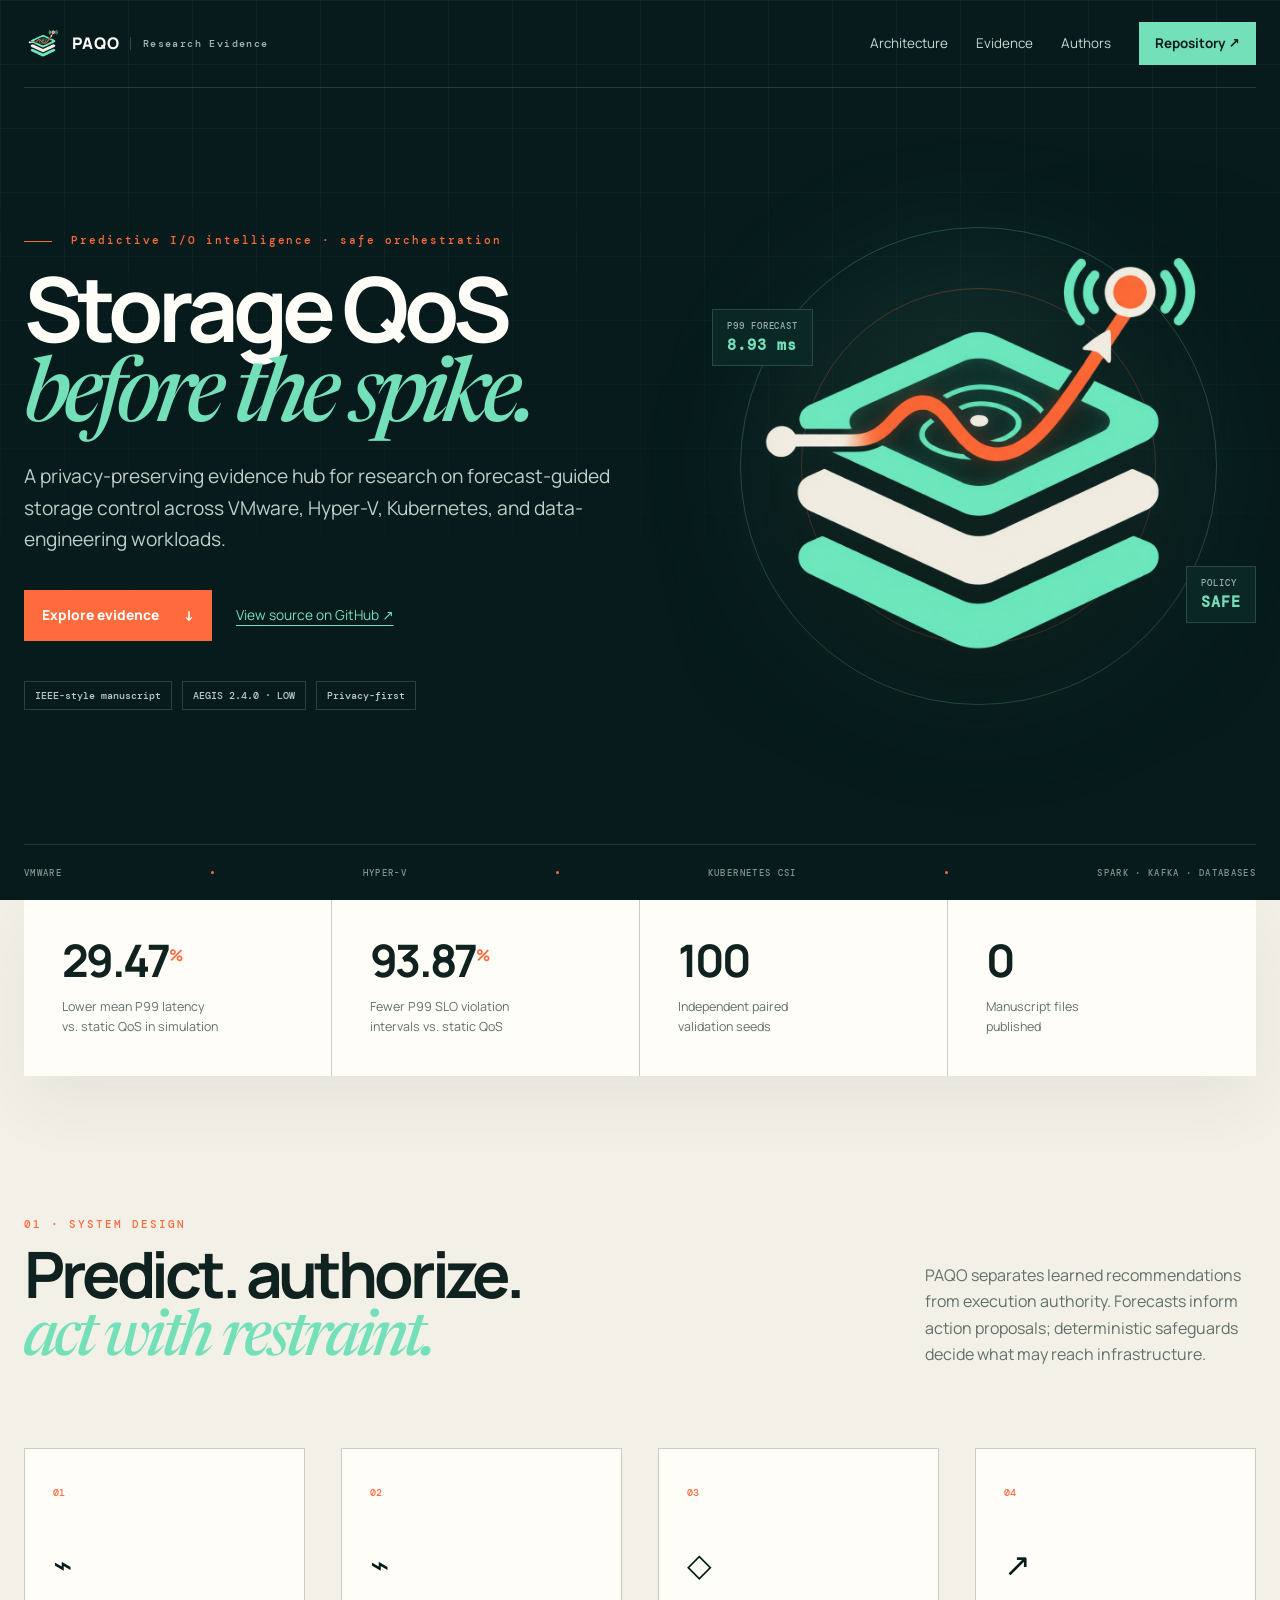
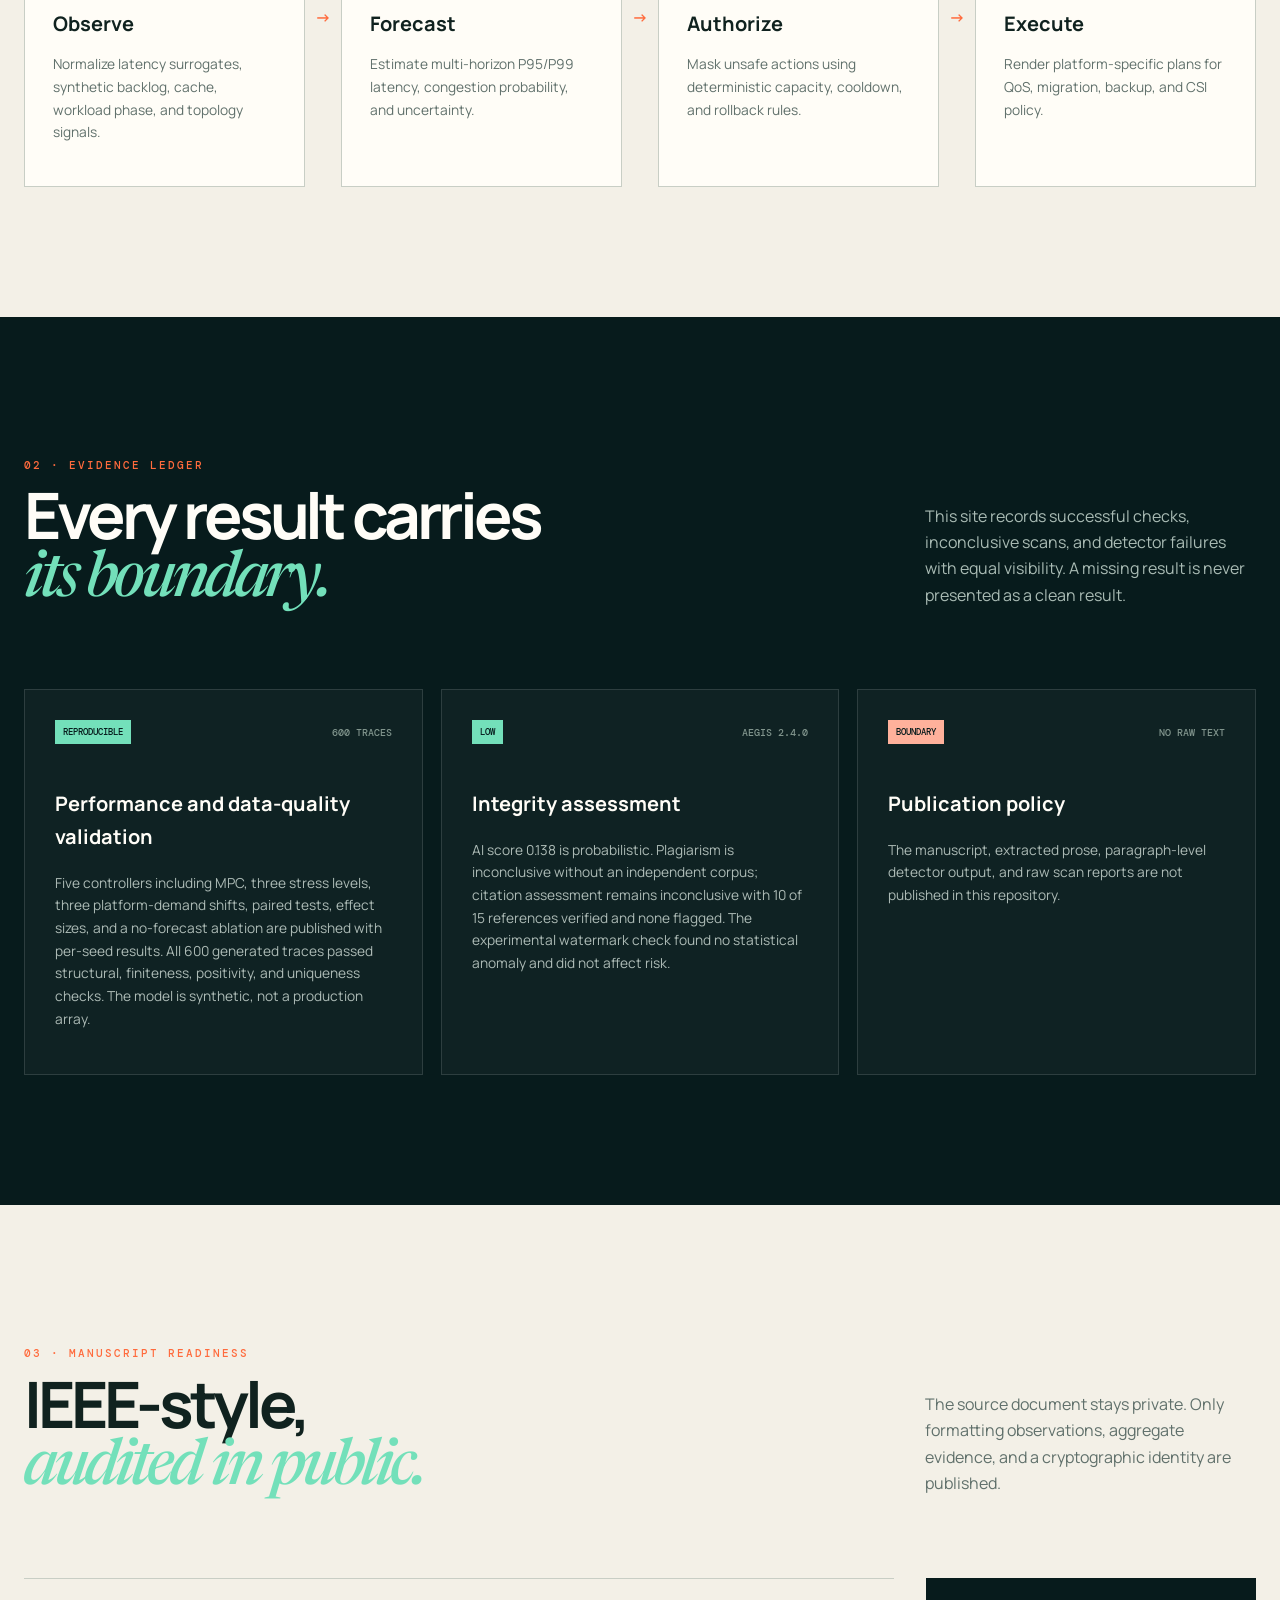
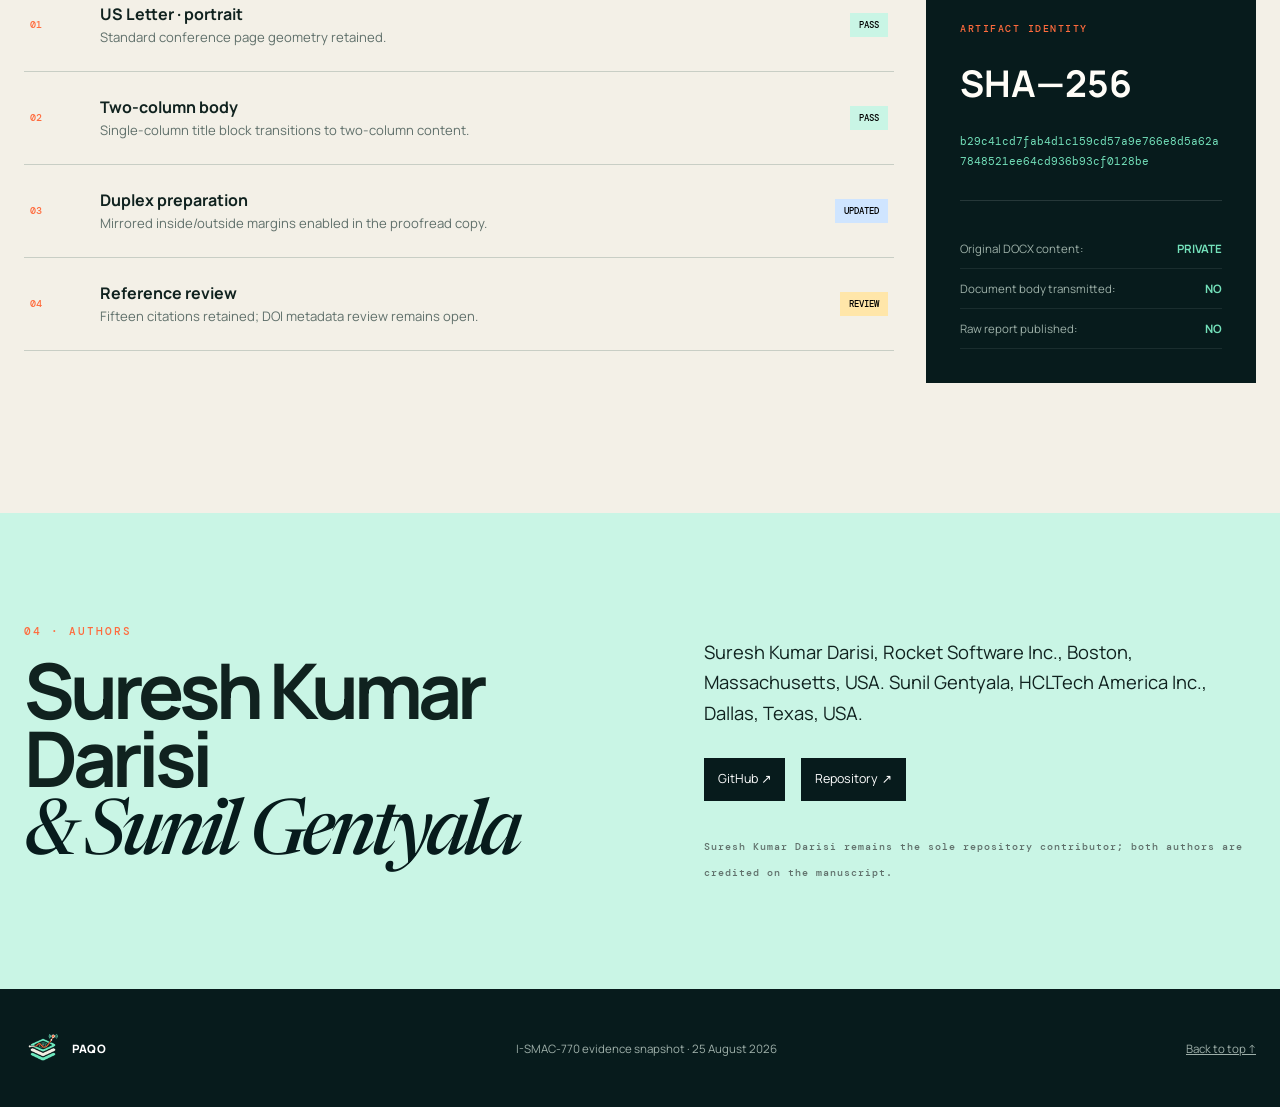
==== commit 94c2b05c: "Align I-SMAC evidence with verified simulator model" ====
--- a/docs/index.html
+++ b/docs/index.html
@@ -50,7 +50,7 @@
     <section class="section shell-wide" id="architecture">
       <div class="section-heading"><div><p class="eyebrow">01 · SYSTEM DESIGN</p><h2>Predict. authorize.<br><em>act with restraint.</em></h2></div><p>PAQO separates learned recommendations from execution authority. Forecasts inform action proposals; deterministic safeguards decide what may reach infrastructure.</p></div>
       <div class="flow" role="img" aria-label="Telemetry flows through predictive intelligence, policy coordination, and safety supervision to platform adapters">
-        <article><span>01</span><div class="flow-icon">⌁</div><h3>Observe</h3><p>Normalize latency, queue, cache, workload phase, and topology signals.</p></article>
+        <article><span>01</span><div class="flow-icon">⌁</div><h3>Observe</h3><p>Normalize latency surrogates, synthetic backlog, cache, workload phase, and topology signals.</p></article>
         <b class="arrow">→</b>
         <article><span>02</span><div class="flow-icon">⌁</div><h3>Forecast</h3><p>Estimate multi-horizon P95/P99 latency, congestion probability, and uncertainty.</p></article>
         <b class="arrow">→</b>
@@ -80,7 +80,7 @@
           <div><span>03</span><p><b>Duplex preparation</b>Mirrored inside/outside margins enabled in the proofread copy.</p><mark class="updated">UPDATED</mark></div>
           <div><span>04</span><p><b>Reference review</b>Fifteen citations retained; DOI metadata review remains open.</p><mark class="review">REVIEW</mark></div>
         </div>
-        <aside class="hash-card"><p>ARTIFACT IDENTITY</p><h3>SHA—256</h3><code>7f9089a2245b791432b01b2fd82d8a81d7ed6f2feefb352f584911e7baa539e7</code><hr><span>Original DOCX content: <b>PRIVATE</b></span><span>Document body transmitted: <b>NO</b></span><span>Raw report published: <b>NO</b></span></aside>
+        <aside class="hash-card"><p>ARTIFACT IDENTITY</p><h3>SHA—256</h3><code>b29c41cd7fab4d1c159cd57a9e766e8d5a62a7848521ee64cd936b93cf0128be</code><hr><span>Original DOCX content: <b>PRIVATE</b></span><span>Document body transmitted: <b>NO</b></span><span>Raw report published: <b>NO</b></span></aside>
       </div>
     </section>
 
